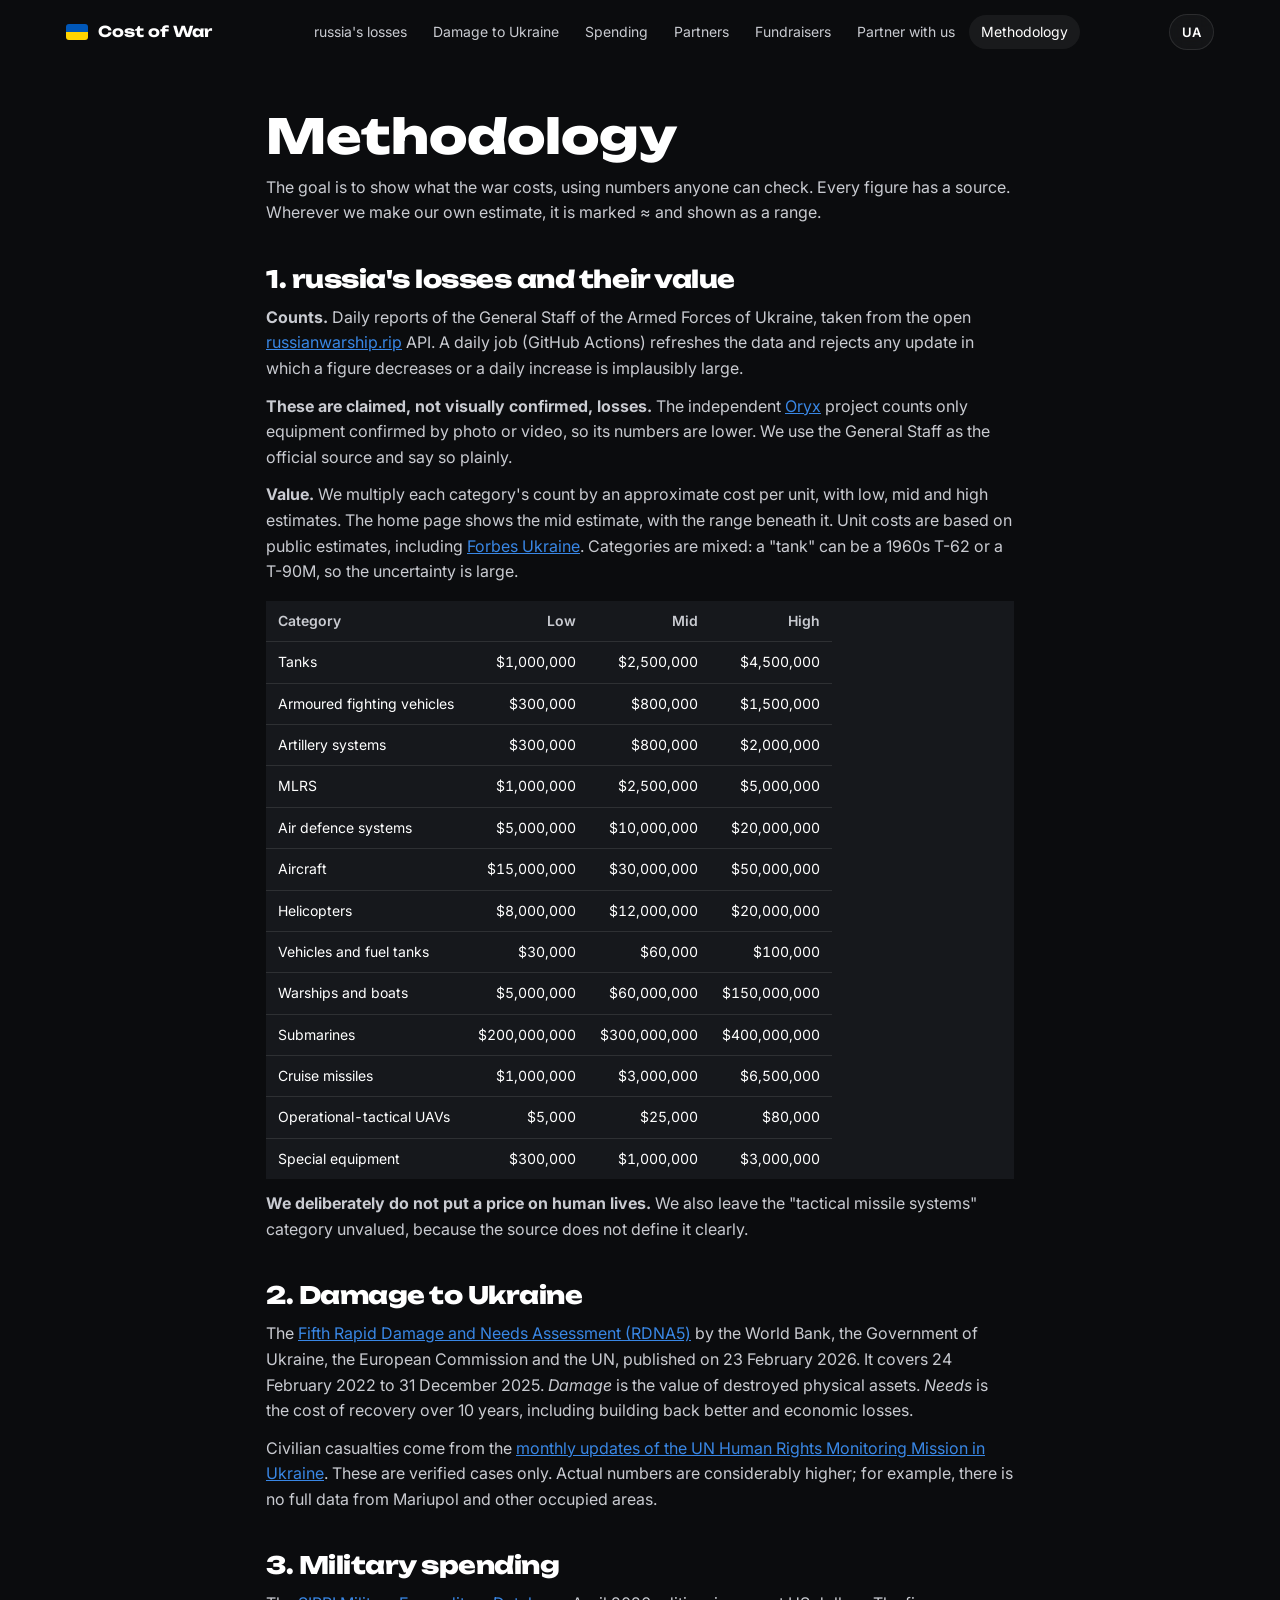
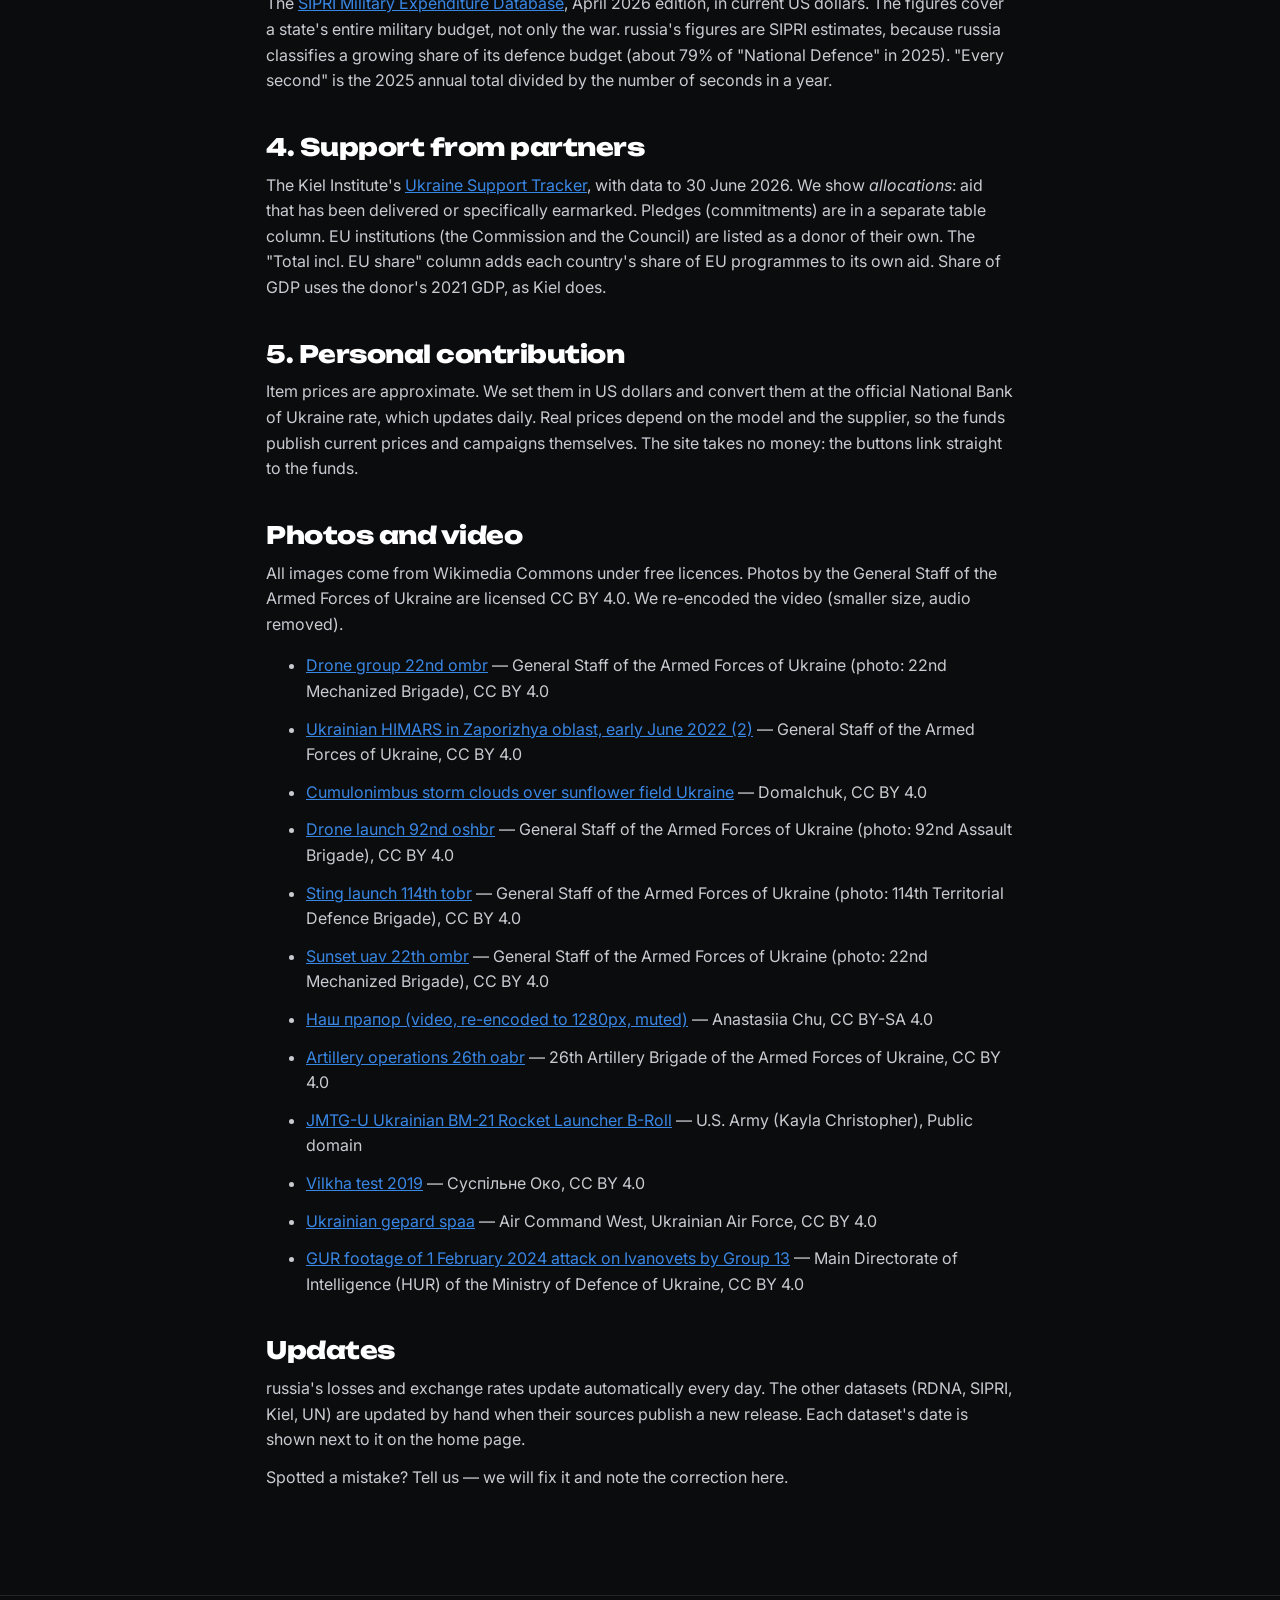
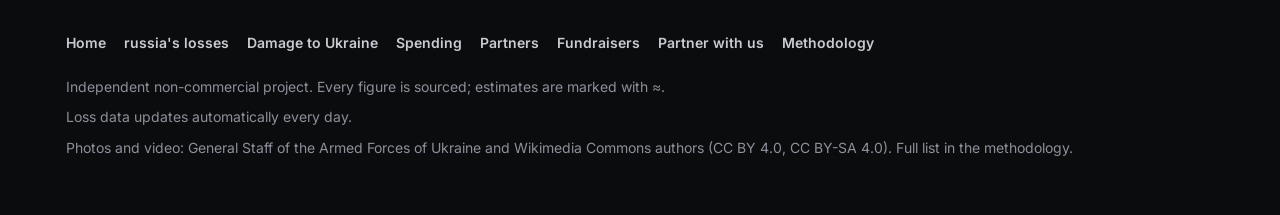
==== methodology.html @ 31b608ed "Cost of War: initial public release Single-page site on russia's war against Ukraine: losses and the" ====
<!doctype html>
<html lang="uk">
<head>
  <meta charset="utf-8">
  <meta name="viewport" content="width=device-width, initial-scale=1">
  <meta name="theme-color" content="#0b0c0e">
  <title>Методологія — Ціна війни</title>
  <meta name="description" content="Звідки беруться цифри на сайті «Ціна війни» і як ми їх рахуємо. / Sources and methodology of Cost of War.">
  <link rel="icon" href="data:image/svg+xml,%3Csvg xmlns='http://www.w3.org/2000/svg' viewBox='0 0 3 2'%3E%3Crect width='3' height='1' fill='%230057b8'/%3E%3Crect y='1' width='3' height='1' fill='%23ffd500'/%3E%3C/svg%3E">
  <link rel="preconnect" href="https://fonts.googleapis.com">
  <link rel="preconnect" href="https://fonts.gstatic.com" crossorigin>
  <link href="https://fonts.googleapis.com/css2?family=Inter:wght@400;600;700;800&family=Unbounded:wght@600;700;800&display=swap" rel="stylesheet">
  <link rel="stylesheet" href="assets/style.css">
  <script>document.documentElement.classList.add("js");</script>
  <style>[data-l]{display:none}html[lang="uk"] [data-l="uk"],html[lang="en"] [data-l="en"]{display:block}</style>
</head>
<body data-page="method">
  <main>

  <article class="prose" data-l="uk">
    <h1>Методологія</h1>
    <p>Мета сайту — показати ціну війни в цифрах, які можна перевірити. Кожне число має джерело. Там, де ми самі щось оцінюємо, стоїть знак ≈ і показано діапазон.</p>

    <h2>1. Втрати росії та їхня вартість</h2>
    <p><strong>Кількість.</strong> Щоденні зведення Генерального штабу ЗСУ, які ми отримуємо через відкрите API <a href="https://russianwarship.rip/">russianwarship.rip</a>. Сайт перевіряє свіжі дані щодня (GitHub Actions) і відкидає оновлення, якщо якийсь показник зменшився або добовий приріст неправдоподібно великий.</p>
    <p><strong>Це заявлені, а не візуально підтверджені втрати.</strong> Незалежний проєкт <a href="https://www.oryxspioenkop.com/">Oryx</a> рахує лише техніку, підтверджену фото чи відео, тому його цифри нижчі. Ми показуємо дані Генштабу як офіційне джерело і прямо про це кажемо.</p>
    <p><strong>Вартість.</strong> Кількість у кожній категорії множимо на орієнтовну вартість однієї одиниці (нижня, середня та верхня оцінки). На головній сторінці — середня оцінка, а діапазон показано під нею. Вартість одиниці ми визначили на основі публічних оцінок, зокрема <a href="https://forbes.ua/inside/skilki-koshtuvala-rosii-znishchena-v-ukraini-tekhnika-za-pivroku-viyni-otsinka-forbes-24082022-7884">Forbes Україна</a>. Категорії неоднорідні: «танк» — це і Т-62 1960-х, і Т-90М, тож похибка велика.</p>
    <table>
      <thead><tr><th>Категорія</th><th>Нижня</th><th>Середня</th><th>Верхня</th></tr></thead>
      <tbody class="cost-rows"></tbody>
    </table>
    <p><strong>Людські втрати ми свідомо не переводимо в гроші.</strong> Категорію «ОТРК/ТРК» теж не оцінюємо: її склад у джерелі неоднозначний.</p>

    <h2>2. Збитки Україні</h2>
    <p><a href="https://www.worldbank.org/en/news/press-release/2026/02/23/updated-ukraine-recovery-and-reconstruction-needs-assessment-released">П'ята швидка оцінка збитків і потреб (RDNA5)</a> від Світового банку, уряду України, Європейської комісії та ООН, опублікована 23 лютого 2026 року. Вона охоплює період з 24 лютого 2022 до 31 грудня 2025 року. <em>Збитки</em> — це вартість зруйнованого майна. <em>Потреби</em> — це кошти на відновлення за 10 років: у них закладено відбудову за кращими стандартами та економічні втрати.</p>
    <p>Цивільні жертви взято зі <a href="https://ukraine.ohchr.org/en/Protection-of-Civilians-in-Armed-Conflict-August-2026">щомісячних звітів Моніторингової місії ООН з прав людини</a>. Це лише верифіковані випадки. Реальні цифри значно вищі: зокрема, повних даних з Маріуполя та інших окупованих територій немає.</p>

    <h2>3. Військові витрати</h2>
    <p><a href="https://www.sipri.org/databases/milex">База даних SIPRI про військові витрати</a>, видання квітня 2026 року, у поточних доларах США. Це всі військові витрати держави, а не лише витрати на війну. Дані по росії SIPRI оцінює сам, бо росія засекречує дедалі більшу частину оборонного бюджету (близько 79% розділу «Національна оборона» у 2025 році). Показник «щосекунди» — це річна сума за 2025 рік, поділена на кількість секунд у році.</p>

    <h2>4. Допомога партнерів</h2>
    <p><a href="https://www.kielinstitut.de/topics/war-against-ukraine/ukraine-support-tracker">Ukraine Support Tracker</a> Кільського інституту світової економіки, дані до 30 червня 2026 року. Ми показуємо <em>розподілену</em> допомогу (allocations): кошти й техніку, які вже доставлено або конкретно призначено. Обіцянки (commitments) винесено в окрему колонку таблиці. Інституції ЄС (Єврокомісія та Рада) показано окремим донором. Колонка «Разом із часткою в ЄС» додає до допомоги країни її частку в програмах ЄС. Частку ВВП рахуємо від ВВП донора за 2021 рік, як і Kiel.</p>

    <h2>5. Особистий внесок</h2>
    <p>Ціни товарів орієнтовні: ми задаємо їх у доларах і перераховуємо за офіційним курсом НБУ, який оновлюється щодня. Реальна вартість залежить від моделі та постачальника, тому актуальні ціни й збори публікують самі фонди. Сайт не приймає гроші: кнопки ведуть напряму на сторінки фондів.</p>

    <h2>Фото та відео</h2>
    <p>Усі зображення взято з Wikimedia Commons під вільними ліцензіями. Фото Генерального штабу ЗСУ поширюються за ліцензією CC BY 4.0. Відео ми перекодували (зменшили розмір і прибрали звук).</p>
    <ul class="credits"></ul>

    <h2>Оновлення</h2>
    <p>Втрати росії та курс валют оновлюються щодня автоматично. Решту наборів даних (RDNA, SIPRI, Kiel, ООН) ми оновлюємо вручну, коли джерело публікує новий випуск. Дата кожного набору вказана біля нього на головній сторінці.</p>
    <p>Знайшли помилку? Напишіть нам — ми виправимо і зазначимо це тут.</p>
  </article>

  <article class="prose" data-l="en">
    <h1>Methodology</h1>
    <p>The goal is to show what the war costs, using numbers anyone can check. Every figure has a source. Wherever we make our own estimate, it is marked ≈ and shown as a range.</p>

    <h2>1. russia's losses and their value</h2>
    <p><strong>Counts.</strong> Daily reports of the General Staff of the Armed Forces of Ukraine, taken from the open <a href="https://russianwarship.rip/">russianwarship.rip</a> API. A daily job (GitHub Actions) refreshes the data and rejects any update in which a figure decreases or a daily increase is implausibly large.</p>
    <p><strong>These are claimed, not visually confirmed, losses.</strong> The independent <a href="https://www.oryxspioenkop.com/">Oryx</a> project counts only equipment confirmed by photo or video, so its numbers are lower. We use the General Staff as the official source and say so plainly.</p>
    <p><strong>Value.</strong> We multiply each category's count by an approximate cost per unit, with low, mid and high estimates. The home page shows the mid estimate, with the range beneath it. Unit costs are based on public estimates, including <a href="https://forbes.ua/inside/skilki-koshtuvala-rosii-znishchena-v-ukraini-tekhnika-za-pivroku-viyni-otsinka-forbes-24082022-7884">Forbes Ukraine</a>. Categories are mixed: a "tank" can be a 1960s T-62 or a T-90M, so the uncertainty is large.</p>
    <table>
      <thead><tr><th>Category</th><th>Low</th><th>Mid</th><th>High</th></tr></thead>
      <tbody class="cost-rows"></tbody>
    </table>
    <p><strong>We deliberately do not put a price on human lives.</strong> We also leave the "tactical missile systems" category unvalued, because the source does not define it clearly.</p>

    <h2>2. Damage to Ukraine</h2>
    <p>The <a href="https://www.worldbank.org/en/news/press-release/2026/02/23/updated-ukraine-recovery-and-reconstruction-needs-assessment-released">Fifth Rapid Damage and Needs Assessment (RDNA5)</a> by the World Bank, the Government of Ukraine, the European Commission and the UN, published on 23 February 2026. It covers 24 February 2022 to 31 December 2025. <em>Damage</em> is the value of destroyed physical assets. <em>Needs</em> is the cost of recovery over 10 years, including building back better and economic losses.</p>
    <p>Civilian casualties come from the <a href="https://ukraine.ohchr.org/en/Protection-of-Civilians-in-Armed-Conflict-August-2026">monthly updates of the UN Human Rights Monitoring Mission in Ukraine</a>. These are verified cases only. Actual numbers are considerably higher; for example, there is no full data from Mariupol and other occupied areas.</p>

    <h2>3. Military spending</h2>
    <p>The <a href="https://www.sipri.org/databases/milex">SIPRI Military Expenditure Database</a>, April 2026 edition, in current US dollars. The figures cover a state's entire military budget, not only the war. russia's figures are SIPRI estimates, because russia classifies a growing share of its defence budget (about 79% of "National Defence" in 2025). "Every second" is the 2025 annual total divided by the number of seconds in a year.</p>

    <h2>4. Support from partners</h2>
    <p>The Kiel Institute's <a href="https://www.kielinstitut.de/topics/war-against-ukraine/ukraine-support-tracker">Ukraine Support Tracker</a>, with data to 30 June 2026. We show <em>allocations</em>: aid that has been delivered or specifically earmarked. Pledges (commitments) are in a separate table column. EU institutions (the Commission and the Council) are listed as a donor of their own. The "Total incl. EU share" column adds each country's share of EU programmes to its own aid. Share of GDP uses the donor's 2021 GDP, as Kiel does.</p>

    <h2>5. Personal contribution</h2>
    <p>Item prices are approximate. We set them in US dollars and convert them at the official National Bank of Ukraine rate, which updates daily. Real prices depend on the model and the supplier, so the funds publish current prices and campaigns themselves. The site takes no money: the buttons link straight to the funds.</p>

    <h2>Photos and video</h2>
    <p>All images come from Wikimedia Commons under free licences. Photos by the General Staff of the Armed Forces of Ukraine are licensed CC BY 4.0. We re-encoded the video (smaller size, audio removed).</p>
    <ul class="credits"></ul>

    <h2>Updates</h2>
    <p>russia's losses and exchange rates update automatically every day. The other datasets (RDNA, SIPRI, Kiel, UN) are updated by hand when their sources publish a new release. Each dataset's date is shown next to it on the home page.</p>
    <p>Spotted a mistake? Tell us — we will fix it and note the correction here.</p>
  </article>
  </main>

  <div class="tip" id="tip" role="tooltip"></div>
  <script src="assets/i18n.js"></script>
  <script src="assets/app.js"></script>
  <script>
    (function () {
      fetch("data/media.json").then(function (r) { return r.json(); }).then(function (m) {
        var esc = function (x) { return String(x).replace(/[&<>"]/g, function (c) { return { "&": "&amp;", "<": "&lt;", ">": "&gt;", '"': "&quot;" }[c]; }); };
        var html = m.items.map(function (i) {
          return '<li><a href="' + esc(i.url) + '" target="_blank" rel="noopener">' + esc(i.title) + "</a> — " + esc(i.author) + ", " + esc(i.license) + "</li>";
        }).join("");
        document.querySelectorAll(".credits").forEach(function (ul) { ul.innerHTML = html; });
      });
      fetch("data/static.json").then(function (r) { return r.json(); }).then(function (s) {
        var items = s.unit_costs.items;
        document.querySelectorAll("article").forEach(function (art) {
          var l = art.getAttribute("data-l"), dict = I18N[l];
          var f = function (v) { return "$" + new Intl.NumberFormat(l === "uk" ? "uk-UA" : "en-US").format(v); };
          art.querySelector(".cost-rows").innerHTML = Object.keys(items).map(function (k) {
            var c = items[k];
            return "<tr><td>" + dict["cat." + k] + "</td><td>" + f(c.low) + "</td><td>" + f(c.mid) + "</td><td>" + f(c.high) + "</td></tr>";
          }).join("");
        });
      });
    })();
  </script>
</body>
</html>
---- assets/style.css ----
/* Cinematic dark theme — the site is intentionally dark-only. */
:root {
  color-scheme: dark;
  --bg: #0b0c0e;
  --bg-2: #111317;
  --surface: rgba(22, 24, 28, .72);
  --surface-solid: #16181c;
  --surface-2: rgba(255, 255, 255, .06);
  --line: rgba(255, 255, 255, .10);
  --text: #ffffff;
  --text-2: #c9cbd1;
  --text-3: #8d9099;
  --accent: #3987e5;
  --blue: #0057b8;
  --gold: #ffd500;
  --ember: #ffb347;
  --ukraine: #3987e5;
  --russia: #e66767;
  --s1: #3987e5;              /* military */
  --s2: #d95926;              /* financial */
  --s3: #199e70;              /* humanitarian */
  --bar: #3987e5;
  --grid: rgba(255, 255, 255, .08);
  --radius: 18px;
  --maxw: 1180px;
  --display: "Unbounded", "Inter", system-ui, sans-serif;
  --ease: cubic-bezier(.2, .7, .2, 1);
}

* { box-sizing: border-box; }
html { scroll-behavior: smooth; scroll-padding-top: 72px; }
body {
  margin: 0; background: var(--bg); color: var(--text);
  font: 16px/1.6 "Inter", system-ui, -apple-system, "Segoe UI", sans-serif;
  -webkit-font-smoothing: antialiased; overflow-x: hidden;
}
a { color: var(--accent); }
h1, h2, h3 { line-height: 1.1; margin: 0; }
h2 { text-wrap: balance; font-family: var(--display); font-size: clamp(30px, 5vw, 60px); font-weight: 800; letter-spacing: -0.02em; line-height: 1.12; overflow-wrap: anywhere; hyphens: auto; }
h3 { font-size: 18px; font-weight: 700; }
p { margin: 0; }
.wrap { max-width: var(--maxw); margin: 0 auto; padding: 0 16px; }
.num { font-variant-numeric: tabular-nums; }
.muted { color: var(--text-3); }
.sr-only { position: absolute; width: 1px; height: 1px; overflow: hidden; clip: rect(0 0 0 0); }

/* ---------- header ---------- */
.top { position: fixed; inset: 0 0 auto; z-index: 30; transition: background .3s, border-color .3s; border-bottom: 1px solid transparent; }
.top.solid { background: rgba(11, 12, 14, .82); backdrop-filter: blur(14px); border-color: var(--line); }
.top .wrap { display: flex; align-items: center; gap: 16px; height: 64px; }
.brand { display: flex; align-items: center; gap: 10px; font-family: var(--display); font-weight: 700; font-size: 15px; color: var(--text); text-decoration: none; white-space: nowrap; }
.flag { width: 22px; height: 16px; border-radius: 3px; background: linear-gradient(var(--blue) 50%, var(--gold) 50%); flex: none; }
.nav { display: flex; gap: 2px; overflow-x: auto; scrollbar-width: none; flex: 1; justify-content: center; }
.nav::-webkit-scrollbar { display: none; }
.nav a { color: var(--text-2); text-decoration: none; font-size: 14px; padding: 6px 12px; border-radius: 999px; white-space: nowrap; transition: background .2s, color .2s; }
.nav a:hover, .nav a.on { background: var(--surface-2); color: var(--text); }
.tools { display: flex; gap: 6px; flex: none; margin-left: auto; }
.btn-ghost {
  border: 1px solid var(--line); background: rgba(255,255,255,.04); color: var(--text); backdrop-filter: blur(8px);
  height: 36px; min-width: 36px; padding: 0 12px; border-radius: 999px; cursor: pointer; font: inherit; font-size: 13px; font-weight: 600;
  transition: background .2s, border-color .2s;
}
.btn-ghost:hover { background: rgba(255,255,255,.1); border-color: rgba(255,255,255,.25); }
.progress { position: absolute; left: 0; bottom: -1px; height: 2px; width: 100%; transform-origin: 0 50%; transform: scaleX(0); background: linear-gradient(90deg, var(--blue), var(--gold)); }
@media (max-width: 900px) { .nav { display: none; } }

/* ---------- hero ---------- */
.hero { position: relative; min-height: 100svh; display: grid; grid-template-columns: minmax(0, 1fr); align-items: end; overflow: hidden; isolation: isolate; }
.hero-bg { position: absolute; inset: -4%; z-index: -3; background: center 35% / cover no-repeat url("media/hero.webp"); animation: kenburns 30s var(--ease) infinite alternate; will-change: transform; }
@media (max-width: 700px) { .hero-bg { background-image: url("media/hero-sm.webp"); background-position: 60% 35%; } }
@keyframes kenburns { from { transform: scale(1.02) translate3d(0, 0, 0); } to { transform: scale(1.14) translate3d(-2%, -1%, 0); } }
.hero canvas { position: absolute; inset: 0; width: 100%; height: 100%; z-index: -2; pointer-events: none; }
.hero::after {
  content: ""; position: absolute; inset: 0; z-index: -1;
  background:
    linear-gradient(180deg, rgba(11,12,14,.55) 0%, rgba(11,12,14,.05) 30%, rgba(11,12,14,.35) 60%, var(--bg) 100%),
    radial-gradient(120% 80% at 50% 100%, rgba(11,12,14,.7), transparent 60%);
}
.hero .wrap { width: 100%; padding-top: 120px; padding-bottom: 72px; }
.eyebrow { display: inline-flex; align-items: center; gap: 8px; font-size: 14px; font-weight: 600; color: var(--text); background: rgba(0,0,0,.35); border: 1px solid rgba(255,255,255,.18); backdrop-filter: blur(8px); padding: 6px 14px; border-radius: 999px; }
.live-dot { width: 8px; height: 8px; border-radius: 50%; background: #ff4d4d; box-shadow: 0 0 0 0 rgba(255,77,77,.7); animation: pulse 1.6s infinite; }
@keyframes pulse { 70% { box-shadow: 0 0 0 10px rgba(255,77,77,0); } 100% { box-shadow: 0 0 0 0 rgba(255,77,77,0); } }
.hero-figure {
  font-family: var(--display); font-weight: 800; letter-spacing: -0.03em; line-height: 1;
  font-size: min(104px, 7vw); margin: 22px 0 14px; white-space: nowrap;
  text-shadow: 0 4px 40px rgba(0,0,0,.5);
}
.hero-figure .cur { color: var(--gold); }
.hero-label { font-size: clamp(18px, 2.4vw, 26px); color: var(--text); max-width: 720px; text-shadow: 0 2px 20px rgba(0,0,0,.6); }
.hero-meta { display: flex; flex-wrap: wrap; gap: 8px 22px; margin-top: 18px; color: var(--text-2); font-size: 14px; }
.hero-meta strong { color: var(--text); font-weight: 700; }
.hero-actions { display: flex; flex-wrap: wrap; gap: 10px; margin-top: 30px; }
.cta {
  display: inline-flex; align-items: center; gap: 10px; font-weight: 700; text-decoration: none; border-radius: 999px; padding: 14px 24px;
  background: var(--gold); color: #111; box-shadow: 0 10px 40px rgba(255,213,0,.25); transition: transform .2s var(--ease), box-shadow .2s, translate .25s var(--ease);
}
.cta:hover { transform: translateY(-2px); box-shadow: 0 14px 50px rgba(255,213,0,.35); }
.cta.alt { background: rgba(255,255,255,.08); color: var(--text); border: 1px solid rgba(255,255,255,.2); box-shadow: none; backdrop-filter: blur(8px); }
.scroll-cue { position: absolute; left: 50%; bottom: 18px; translate: -50% 0; color: var(--text-2); font-size: 12px; letter-spacing: .2em; text-transform: uppercase; display: grid; justify-items: center; gap: 6px; text-decoration: none; }
.scroll-cue i { width: 22px; height: 34px; border: 2px solid rgba(255,255,255,.4); border-radius: 12px; position: relative; }
.scroll-cue i::after { content: ""; position: absolute; left: 50%; top: 6px; width: 3px; height: 7px; margin-left: -1.5px; border-radius: 2px; background: #fff; animation: wheel 1.8s infinite; }
@keyframes wheel { to { transform: translateY(12px); opacity: 0; } }
@media (max-height: 700px), (max-width: 700px) { .scroll-cue { display: none; } }

/* ---------- intro ---------- */
.intro { position: fixed; inset: 0; z-index: 100; background: #050506; display: grid; place-items: center; text-align: center; padding: 24px; transition: opacity .9s var(--ease), visibility .9s; }
.intro.out { opacity: 0; visibility: hidden; }
.intro[hidden] { display: none; }
.intro-inner { display: grid; gap: 14px; justify-items: center; }
.intro-date { font-family: var(--display); font-size: clamp(14px, 2vw, 18px); letter-spacing: .3em; color: var(--text-2); opacity: 0; animation: introIn 1s var(--ease) .2s forwards; }
.intro-line { text-wrap: balance; font-size: clamp(20px, 3.4vw, 34px); font-weight: 600; max-width: 820px; line-height: 1.3; opacity: 0; animation: introIn 1s var(--ease) .9s forwards; }
.intro-day { font-family: var(--display); font-weight: 800; font-size: clamp(34px, 8vw, 96px); letter-spacing: -0.02em; margin-top: 18px; opacity: 0; animation: introIn .8s var(--ease) 1.8s forwards; }
.intro-day .num { color: var(--gold); }
@keyframes introIn { from { opacity: 0; transform: translateY(14px); filter: blur(6px); } to { opacity: 1; transform: none; filter: none; } }
.intro-skip { position: absolute; right: 20px; bottom: 20px; background: none; border: 1px solid rgba(255,255,255,.2); color: var(--text-2); font: inherit; font-size: 13px; padding: 8px 14px; border-radius: 999px; cursor: pointer; }
.intro-skip:hover { color: #fff; border-color: rgba(255,255,255,.5); }

/* hero entrance (after intro or on load) */
.js .hero .wrap > * { opacity: 0; transform: translateY(24px); transition: opacity 1s var(--ease), transform 1s var(--ease); }
.js .hero.on .wrap > * { opacity: 1; transform: none; }
.hero.on .wrap > :nth-child(2) { transition-delay: .1s; } .hero.on .wrap > :nth-child(3) { transition-delay: .25s; }
.hero.on .wrap > :nth-child(4) { transition-delay: .35s; } .hero.on .wrap > :nth-child(5) { transition-delay: .45s; }
.hero.on .wrap > :nth-child(6) { transition-delay: .6s; }

/* odometer */
.od { display: inline-block; height: 1.04em; overflow: hidden; vertical-align: top; }
.od-strip { display: block; transition: transform .25s cubic-bezier(.3, .7, .2, 1); will-change: transform; }
.od-strip span { display: block; height: 1.04em; line-height: 1.04em; }
.od-sep { display: inline-block; height: 1.04em; line-height: 1.04em; vertical-align: top; }
.hero-figure { line-height: 1.04; }

/* ---------- news line ---------- */
.newsline { display: flex; align-items: stretch; border-top: 1px solid var(--line); border-bottom: 1px solid var(--line); background: #0e0f12; overflow: hidden; }
.newsline-tag { flex: none; display: flex; align-items: center; gap: 8px; padding: 12px 16px; background: #1a0f10; color: #ff8f8f; font-family: var(--display); font-size: 12px; font-weight: 700; letter-spacing: .15em; text-transform: uppercase; border-right: 1px solid var(--line); }
.newsline-track { flex: 1; min-width: 0; overflow: hidden; display: flex; align-items: center; -webkit-mask-image: linear-gradient(90deg, transparent, #000 4%, #000 96%, transparent); mask-image: linear-gradient(90deg, transparent, #000 4%, #000 96%, transparent); }
.newsline-run { display: flex; width: max-content; animation: marquee 60s linear infinite; }
.newsline:hover .newsline-run { animation-play-state: paused; }
.newsline-run span { white-space: nowrap; padding: 0 22px; color: var(--text-2); font-size: 15px; }
.newsline-run b { color: #fff; font-weight: 800; font-variant-numeric: tabular-nums; }
.newsline-run span::after { content: "◆"; margin-left: 44px; color: var(--gold); font-size: 9px; vertical-align: middle; }
@keyframes marquee { to { transform: translateX(-50%); } }

/* ---------- key numbers strip ---------- */
.keynums { display: grid; grid-template-columns: repeat(4, 1fr); gap: 1px; background: var(--line); border: 1px solid var(--line); border-radius: var(--radius); overflow: hidden; margin: 8px 0 0; }
.keynums a { background: var(--bg-2); padding: 24px 22px; text-decoration: none; color: var(--text); transition: background .25s; }
.keynums a:hover { background: #171a1f; }
.keynums .v { font-family: var(--display); font-size: clamp(17px, 5vw, 30px); font-weight: 800; letter-spacing: -0.02em; white-space: nowrap; }
.keynums .l { color: var(--text-3); font-size: 14px; margin-top: 6px; }
@media (max-width: 860px) { .keynums { grid-template-columns: repeat(2, 1fr); } .keynums a { padding: 18px 16px; } }

/* ---------- chapter covers ---------- */
.chapter { position: relative; min-height: 78vh; display: grid; align-items: end; overflow: hidden; isolation: isolate; margin-top: 96px; }
.chapter .media { position: absolute; inset: -12% 0; z-index: -2; background: center / cover no-repeat; will-change: transform; }
.chapter::after { content: ""; position: absolute; inset: 0; z-index: -1; background: linear-gradient(180deg, var(--bg) 0%, rgba(11,12,14,.2) 30%, rgba(11,12,14,.35) 65%, var(--bg) 100%); }
.chapter .wrap { width: 100%; padding-bottom: 40px; }
.chapter .no { font-family: var(--display); font-size: 14px; font-weight: 600; letter-spacing: .25em; color: var(--gold); text-transform: uppercase; }
.chapter h2 { margin-top: 10px; text-shadow: 0 4px 40px rgba(0,0,0,.6); max-width: 900px; }
.chapter .lead { color: var(--text); text-shadow: 0 2px 20px rgba(0,0,0,.7); margin-top: 20px; }
.credit { position: absolute; right: 12px; bottom: 10px; font-size: 11px; color: rgba(255,255,255,.55); z-index: 1; }
.credit a { color: inherit; }
@media (max-width: 700px) { .chapter { min-height: 64vh; margin-top: 56px; } }

/* chapter entrance: photo un-zooms and un-clips, giant outlined number, words rise */
.chapter .media { scale: 1.22; clip-path: inset(8% 4% round 28px); transition: scale 1.8s var(--ease), clip-path 1.4s var(--ease); }
.chapter.in .media { scale: 1; clip-path: inset(0 0 round 0); }
.chapter .wrap { position: relative; }
.chapter .wrap::before {
  content: attr(data-no); position: absolute; right: 8px; bottom: -.08em; z-index: -1; pointer-events: none;
  font-family: var(--display); font-weight: 800; font-size: clamp(120px, 26vw, 360px); line-height: .8; letter-spacing: -0.04em;
  color: rgba(255,255,255,.03); -webkit-text-stroke: 2px rgba(255,255,255,.4); text-shadow: 0 0 60px rgba(0,0,0,.35);
  opacity: 0; transform: translateY(40px); transition: opacity 1.4s var(--ease) .3s, transform 1.4s var(--ease) .3s;
}
.chapter .wrap.in::before { opacity: 1; transform: none; }
.js h2.words .w { display: inline-block; opacity: 0; transform: translateY(.5em) rotate(2deg); filter: blur(8px);
  transition: opacity .8s var(--ease), transform .8s var(--ease), filter .8s var(--ease); transition-delay: calc(var(--i) * 70ms + .15s); }
.js .in h2.words .w, .js h2.words.in .w { opacity: 1; transform: none; filter: none; }

/* hero scroll-out (driven by --hs 0..1 from JS) */
.hero { --hs: 0; }
.hero .wrap { transform: translate3d(0, calc(var(--hs) * 140px), 0); opacity: calc(1 - var(--hs) * 1.25); }
.hero canvas { opacity: calc(1 - var(--hs)); }

/* cursor spotlight on cards (pointer devices only) */
@media (hover: hover) {
  .card { position: relative; }
  .card::after {
    content: ""; position: absolute; inset: 0; border-radius: inherit; pointer-events: none; opacity: 0; transition: opacity .3s;
    background: radial-gradient(420px circle at var(--mx, 50%) var(--my, 50%), rgba(255,255,255,.07), transparent 45%);
  }
  .card:hover::after { opacity: 1; }
  .card:hover { border-color: rgba(255,255,255,.18); }
}

/* ---------- content ---------- */
section.block { padding: 24px 0 40px; }
.lead { color: var(--text-2); font-size: clamp(17px, 1.6vw, 20px); max-width: 780px; margin-top: 16px; text-wrap: pretty; }
.source { color: var(--text-3); font-size: 13px; margin-top: 22px; }
.card { background: var(--surface); border: 1px solid var(--line); border-radius: var(--radius); padding: 22px; backdrop-filter: blur(12px); }
@media (max-width: 560px) { .card { padding: 16px; } }
.chart-card { margin-top: 20px; }
.chart-head { display: flex; flex-wrap: wrap; justify-content: space-between; align-items: flex-end; gap: 12px; margin-bottom: 18px; }
.chart-sub { color: var(--text-3); font-size: 14px; margin-top: 4px; }
.h-display { font-family: var(--display); font-weight: 700; font-size: clamp(20px, 2.4vw, 28px); letter-spacing: -0.01em; }

.stats { display: grid; grid-template-columns: repeat(auto-fit, minmax(230px, 1fr)); gap: 12px; margin-top: 28px; }
.stats.four { grid-template-columns: repeat(4, minmax(0, 1fr)); }
@media (max-width: 1000px) { .stats.four { grid-template-columns: repeat(2, minmax(0, 1fr)); } }
@media (max-width: 480px) { .stats.four { grid-template-columns: minmax(0, 1fr); } }
.stat .v { font-family: var(--display); font-size: clamp(22px, 2.2vw, 32px); font-weight: 800; letter-spacing: -0.02em; white-space: nowrap; }
.stat .l { color: var(--text-2); font-size: 15px; margin-top: 6px; }

/* aid globe */
.globe-wrap { display: grid; grid-template-columns: minmax(0, 1.15fr) minmax(0, .85fr); gap: 32px; align-items: center; margin-top: 12px; }
@media (max-width: 860px) { .globe-wrap { grid-template-columns: minmax(0, 1fr); gap: 8px; } }
.globe-box { position: relative; max-width: 620px; width: 100%; margin: 0 auto; }
.globe { display: block; width: 100%; cursor: grab; touch-action: pan-y; }
.globe-hint { text-align: center; color: var(--text-3); font-size: 13px; margin-top: -8px; }
.globe-side .lead { margin-top: 12px; }
.globe-list { list-style: none; padding: 0; margin: 20px 0 0; display: grid; gap: 4px; counter-reset: g; }
.globe-list button {
  width: 100%; display: grid; grid-template-columns: 28px 1fr auto; gap: 10px; align-items: center; text-align: left;
  font: inherit; color: var(--text-2); background: transparent; border: 0; border-radius: 10px; padding: 8px 10px; cursor: pointer; transition: background .2s, color .2s;
}
.globe-list button:hover, .globe-list button:focus-visible { background: var(--surface-2); color: var(--text); }
.globe-list .rk { font-family: var(--display); font-size: 13px; color: var(--gold); }
.globe-list .am { font-weight: 700; color: var(--text); font-variant-numeric: tabular-nums; }

/* time machine */
.tm { margin-top: 28px; }
.tm-top { display: flex; flex-wrap: wrap; align-items: center; justify-content: space-between; gap: 12px; }
.tm-day { font-family: var(--display); font-size: clamp(18px, 2.2vw, 26px); font-weight: 700; }
.tm-date { color: var(--text-3); font-size: 15px; margin-top: 2px; }
.tm-cost { font-family: var(--display); font-size: clamp(30px, 6vw, 72px); font-weight: 800; letter-spacing: -0.03em; margin: 12px 0 2px; white-space: nowrap; }
.tm-grid { display: grid; grid-template-columns: repeat(6, 1fr); gap: 10px; margin-top: 18px; }
.tm-grid > div { background: var(--surface-2); border-radius: 12px; padding: 12px; }
.tm-grid .v { font-size: 22px; font-weight: 800; font-variant-numeric: tabular-nums; }
.tm-grid .l { font-size: 12px; color: var(--text-3); }
@media (max-width: 900px) { .tm-grid { grid-template-columns: repeat(3, 1fr); } }
@media (max-width: 480px) { .tm-grid { grid-template-columns: repeat(2, 1fr); } .tm-grid .v { font-size: 18px; } .tm-top > div:last-child { text-align: left !important; } }
@media (max-width: 700px) { .hero::after { background: linear-gradient(180deg, rgba(11,12,14,.5) 0%, rgba(11,12,14,.15) 22%, rgba(11,12,14,.72) 45%, rgba(11,12,14,.88) 70%, var(--bg) 100%); } }
.tm-chart { margin-top: 18px; }
.tm-chart svg { display: block; width: 100%; height: auto; overflow: visible; }
.tm-chart text { fill: var(--text-3); font-size: 12px; font-family: inherit; }
.tm-controls { display: flex; align-items: center; gap: 12px; margin-top: 12px; }
.play { width: 44px; height: 44px; border-radius: 50%; border: 0; background: var(--gold); color: #111; font-size: 16px; cursor: pointer; flex: none; display: grid; place-items: center; }
input[type=range] { -webkit-appearance: none; appearance: none; flex: 1; min-width: 0; height: 44px; background: transparent; cursor: pointer; }
input[type=range]::-webkit-slider-runnable-track { height: 6px; border-radius: 3px; background: linear-gradient(90deg, var(--russia) var(--p, 100%), rgba(255,255,255,.12) var(--p, 100%)); }
input[type=range]::-moz-range-track { height: 6px; border-radius: 3px; background: rgba(255,255,255,.12); }
input[type=range]::-moz-range-progress { height: 6px; border-radius: 3px; background: var(--russia); }
input[type=range]::-webkit-slider-thumb { -webkit-appearance: none; width: 22px; height: 22px; border-radius: 50%; background: #fff; margin-top: -8px; box-shadow: 0 0 0 4px rgba(230,103,103,.35); }
input[type=range]::-moz-range-thumb { width: 22px; height: 22px; border: 0; border-radius: 50%; background: #fff; box-shadow: 0 0 0 4px rgba(230,103,103,.35); }

/* equipment wall */
.chips { display: flex; flex-wrap: wrap; gap: 6px; }
.chips button { font: inherit; font-size: 13px; font-weight: 600; color: var(--text-2); background: var(--surface-2); border: 1px solid transparent; border-radius: 999px; padding: 6px 14px; cursor: pointer; transition: all .2s; }
.chips button:hover { color: var(--text); }
.chips button[aria-pressed="true"] { background: #fff; color: #111; }
.wall-canvas { display: block; width: 100%; margin-top: 16px; }
.wall-foot { display: flex; flex-wrap: wrap; justify-content: space-between; gap: 8px; margin-top: 12px; color: var(--text-3); font-size: 14px; }
.wall-foot strong { color: var(--text); font-size: 18px; }

/* loss tiles */
.losses { display: grid; grid-template-columns: repeat(auto-fill, minmax(min(160px, 45%), 1fr)); gap: 10px; margin-top: 20px; }
.loss { padding: 16px; }
.loss { display: flex; flex-direction: column; }
.loss .name { font-size: 13px; line-height: 1.3; color: var(--text-2); min-height: 2.6em; }
.loss .count { font-size: 26px; font-weight: 800; letter-spacing: -0.02em; margin-top: 4px; font-variant-numeric: tabular-nums; }
.loss .meta { margin-top: auto; padding-top: 8px; display: grid; gap: 2px; font-size: 12px; color: var(--text-3); }
.loss .row { display: flex; flex-wrap: wrap; gap: 2px 8px; font-size: 12px; margin-top: 6px; color: var(--text-3); }
.loss .inc { color: var(--text); font-weight: 600; }
.loss.personnel { grid-column: 1 / -1; display: grid; grid-template-columns: auto 1fr; gap: 6px 24px; align-items: center; }
.loss.personnel .count { font-family: var(--display); font-size: clamp(32px, 5vw, 52px); margin: 0; }
.loss.personnel .note { color: var(--text-2); font-size: 14px; }
@media (max-width: 560px) { .loss.personnel { grid-template-columns: 1fr; } }

/* bars */
.hbars { display: grid; gap: 9px; }
.hbar { display: grid; grid-template-columns: minmax(110px, 260px) 1fr; gap: 12px; align-items: center; font-size: 14px; }
.hbar .lab { color: var(--text-2); overflow: hidden; text-overflow: ellipsis; white-space: nowrap; }
.hbar .track { display: flex; align-items: center; gap: 8px; min-width: 0; height: 26px; }
.hbar .fill { display: flex; flex: none; height: 18px; min-width: 2px; gap: 2px; transform-origin: 0 50%; transition: transform 1.1s var(--ease); }
.hbars:not(.in) .fill { transform: scaleX(0); }
.hbar .seg { height: 100%; }
.hbar .seg:last-child { border-radius: 0 4px 4px 0; }
.hbar .val { color: var(--text); font-weight: 600; white-space: nowrap; font-variant-numeric: tabular-nums; }
.hbar:hover .lab { color: var(--text); }
@media (max-width: 560px) { .hbar { grid-template-columns: 1fr; gap: 2px; } }

/* column chart */
.colchart { width: 100%; height: auto; display: block; overflow: visible; }
.colchart text { fill: var(--text-3); font-size: 12px; font-family: inherit; }
.colchart .lbl { fill: var(--text); font-weight: 600; }
.colchart .gridline { stroke: var(--grid); stroke-width: 1; }
.colchart .hit { fill: transparent; }
.colchart .col { transform-box: fill-box; transform-origin: 50% 100%; transition: transform 1s var(--ease); }
#sp-chart:not(.in) .col { transform: scaleY(0); }

.legend { display: flex; flex-wrap: wrap; gap: 6px 16px; font-size: 14px; color: var(--text-2); }
.legend span { display: inline-flex; align-items: center; gap: 6px; }
.legend i { width: 10px; height: 10px; border-radius: 3px; display: inline-block; }
.seg-ctl { display: inline-flex; background: var(--surface-2); border-radius: 999px; padding: 3px; gap: 2px; }
.seg-ctl button { border: 0; background: transparent; color: var(--text-2); font: inherit; font-size: 13px; font-weight: 600; padding: 6px 14px; border-radius: 999px; cursor: pointer; }
.seg-ctl button[aria-pressed="true"] { background: #fff; color: #111; }

.split { display: grid; grid-template-columns: 1fr 1fr; gap: 12px; margin-top: 20px; }
@media (max-width: 860px) { .split { grid-template-columns: minmax(0, 1fr); } }
.split > *, .calc > * { min-width: 0; }
.civ { border-left: 3px solid rgba(255,255,255,.35); }
.civ .nums { display: flex; flex-wrap: wrap; gap: 12px 40px; margin: 14px 0; }
.civ .nums .v { font-family: var(--display); font-size: 36px; font-weight: 800; }
.civ .nums .l { color: var(--text-2); font-size: 14px; }
.civ p { color: var(--text-2); font-size: 14px; }
.candle { display: inline-block; width: 8px; height: 8px; border-radius: 50%; background: var(--ember); box-shadow: 0 0 12px 4px rgba(255,179,71,.5); margin-right: 10px; animation: flicker 3s infinite; vertical-align: middle; }
@keyframes flicker { 0%, 100% { opacity: 1; } 45% { opacity: .75; } 50% { opacity: .9; } 70% { opacity: .7; } }

/* live spend ticker */
.ticker { display: flex; flex-wrap: wrap; align-items: baseline; gap: 6px 16px; margin-top: 20px; padding: 18px 22px; border-radius: var(--radius); background: linear-gradient(90deg, rgba(230,103,103,.16), rgba(230,103,103,.04)); border: 1px solid rgba(230,103,103,.3); }
.ticker .v { font-family: var(--display); font-size: clamp(26px, 4vw, 44px); font-weight: 800; color: #fff; }
.ticker .l { color: var(--text-2); }

/* table */
details.tbl { margin-top: 16px; }
details.tbl summary { cursor: pointer; font-weight: 600; color: var(--accent); padding: 8px 0; }
.tbl-scroll { overflow-x: auto; margin-top: 8px; border: 1px solid var(--line); border-radius: 12px; }
table { border-collapse: collapse; width: 100%; font-size: 14px; background: var(--surface-solid); }
th, td { padding: 9px 12px; text-align: right; white-space: nowrap; border-bottom: 1px solid var(--line); font-variant-numeric: tabular-nums; }
th:first-child, td:first-child { text-align: left; position: sticky; left: 0; background: var(--surface-solid); }
th { color: var(--text-2); font-weight: 600; cursor: pointer; user-select: none; }
th[aria-sort] { color: var(--text); }
tr:last-child td { border-bottom: 0; }

/* contribution over video */
.contrib { position: relative; isolation: isolate; overflow: hidden; margin-top: 96px; padding: 120px 0 80px; }
.contrib .media { position: absolute; inset: 0; z-index: -2; }
.contrib video { width: 100%; height: 100%; object-fit: cover; display: block; }
.contrib::after { content: ""; position: absolute; inset: 0; z-index: -1; background: linear-gradient(180deg, var(--bg) 0%, rgba(11,12,14,.45) 25%, rgba(11,12,14,.55) 75%, var(--bg) 100%); }
.contrib .no { font-family: var(--display); font-size: 14px; font-weight: 600; letter-spacing: .25em; color: var(--gold); text-transform: uppercase; }
.contrib h2 { margin-top: 10px; }
.contrib h2, .contrib .lead { text-shadow: 0 2px 30px rgba(0,0,0,.7); }
.contrib .lead { color: var(--text); }
.calc { display: grid; grid-template-columns: minmax(260px, 1fr) 1.4fr; gap: 12px; margin-top: 28px; }
@media (max-width: 860px) { .calc { grid-template-columns: minmax(0, 1fr); } }
.calc .card { background: rgba(14, 16, 20, .8); }
.field { display: grid; gap: 6px; margin-bottom: 14px; }
.field label { font-size: 14px; color: var(--text-2); font-weight: 600; }
.input-row { display: flex; gap: 8px; }
.input-row input, .input-row select {
  font: inherit; font-size: 26px; font-weight: 800; color: var(--text); background: rgba(255,255,255,.06);
  border: 1px solid var(--line); border-radius: 14px; padding: 10px 14px; min-width: 0;
}
.input-row input { flex: 1; width: 100%; font-family: var(--display); }
.input-row input:focus { outline: 2px solid var(--gold); outline-offset: 1px; }
.input-row select { font-size: 16px; }
.input-row select option { background: #16181c; }
.presets { display: flex; flex-wrap: wrap; gap: 6px; }
.presets button { font: inherit; font-size: 13px; font-weight: 600; border: 1px solid var(--line); background: rgba(255,255,255,.05); color: var(--text); border-radius: 999px; padding: 5px 13px; cursor: pointer; }
.presets button:hover { background: rgba(255,255,255,.12); }
.buys { list-style: none; padding: 0; margin: 12px 0 0; display: grid; gap: 8px; }
.buys li { display: flex; justify-content: space-between; align-items: center; gap: 12px; line-height: 1.3; padding: 11px 14px; background: rgba(255,255,255,.05); border-radius: 12px; transition: opacity .3s, background .3s; }
.buys li .q { font-family: var(--display); font-weight: 800; font-variant-numeric: tabular-nums; white-space: nowrap; }
.buys li.hit { background: rgba(255,213,0,.12); }
.buys li.off { opacity: .4; }
.buys li.pop .q { animation: pop .4s var(--ease); }
@keyframes pop { 40% { transform: scale(1.35); color: var(--gold); } }
.funds { display: flex; flex-wrap: wrap; gap: 8px; margin-top: 14px; }
.funds a { text-decoration: none; font-weight: 700; border: 1px solid var(--line); padding: 10px 16px; border-radius: 999px; color: var(--text); background: rgba(255,255,255,.05); }
.funds a:hover { border-color: var(--gold); }
.funds a.primary { background: var(--gold); color: #111; border-color: var(--gold); }
.share-row { display: flex; flex-wrap: wrap; gap: 8px; margin-top: 18px; }
.buys .price { display: block; font-size: 13px; margin-top: 2px; }
@media (max-width: 560px) { .share-row > * { flex: 1 1 100%; justify-content: center; } .share-row .btn-ghost { height: 44px; } }
.share-preview { margin-top: 14px; display: none; }
.share-preview.on { display: block; }
.share-preview img { width: 100%; max-width: 300px; border-radius: 14px; border: 1px solid var(--line); display: block; }

/* tooltip */
.tip { position: fixed; z-index: 50; pointer-events: none; max-width: 280px; background: #fff; color: #111; font-size: 13px; line-height: 1.45; padding: 8px 11px; border-radius: 10px; opacity: 0; transition: opacity .12s; box-shadow: 0 10px 30px rgba(0,0,0,.4); }
.tip.on { opacity: 1; }

/* reveal on scroll (only when JS marks the page ready, so no-JS still shows content) */
.js .reveal { opacity: 0; transform: translateY(28px); transition: opacity .9s var(--ease), transform .9s var(--ease); }
.js .reveal.in { opacity: 1; transform: none; }

footer { border-top: 1px solid var(--line); padding: 36px 0 56px; color: var(--text-3); font-size: 14px; margin-top: 40px; }
footer .wrap { display: grid; gap: 8px; }


/* =====================================================================
   Multi-page layout
   ===================================================================== */

/* cross-page transitions (Chrome/Edge/Safari 18+); others just load normally */
@view-transition { navigation: auto; }
::view-transition-old(root) { animation: vtOut .45s var(--ease) both; }
::view-transition-new(root) { animation: vtIn .6s var(--ease) both; }
@keyframes vtOut { to { opacity: 0; transform: scale(.985); filter: blur(6px); } }
@keyframes vtIn { from { opacity: 0; transform: scale(1.015); filter: blur(6px); } }

/* mobile menu */
.menu-btn { display: none; width: 40px; padding: 0; position: relative; }
.burger, .burger::before, .burger::after { position: absolute; left: 50%; width: 16px; height: 2px; margin-left: -8px; border-radius: 2px; background: currentColor; transition: transform .35s var(--ease), opacity .2s; }
.burger { top: 50%; margin-top: -1px; }
.burger::before, .burger::after { content: ""; left: 0; margin: 0; }
.burger::before { top: -5px; } .burger::after { top: 5px; }
.menu-open .burger { background: transparent; }
.menu-open .burger::before { transform: translateY(5px) rotate(45deg); }
.menu-open .burger::after { transform: translateY(-5px) rotate(-45deg); }
@media (max-width: 900px) { .menu-btn { display: inline-block; } }
.mnav { position: fixed; inset: 0; z-index: 29; display: grid; align-content: center; gap: 4px; padding: 90px 24px 40px;
  background: rgba(8, 9, 11, .96); backdrop-filter: blur(16px); opacity: 0; transition: opacity .35s var(--ease); }
.mnav.on { opacity: 1; }
.mnav[hidden] { display: none; }
.mnav a { display: flex; align-items: baseline; gap: 16px; padding: 10px 0; color: var(--text); text-decoration: none; border-bottom: 1px solid var(--line);
  font-family: var(--display); font-weight: 700; font-size: clamp(22px, 6vw, 34px); opacity: 0; transform: translateY(18px);
  transition: opacity .5s var(--ease), transform .5s var(--ease), color .2s; }
.mnav.on a { opacity: 1; transform: none; }
.mnav a:nth-child(2) { transition-delay: .04s; } .mnav a:nth-child(3) { transition-delay: .08s; } .mnav a:nth-child(4) { transition-delay: .12s; }
.mnav a:nth-child(5) { transition-delay: .16s; } .mnav a:nth-child(6) { transition-delay: .2s; } .mnav a:nth-child(7) { transition-delay: .24s; }
.mnav a i { font-style: normal; font-size: 13px; color: var(--gold); letter-spacing: .1em; min-width: 26px; }
.mnav a.on { color: var(--gold); }
.menu-open { overflow: hidden; }

/* footer nav */
.foot-nav { display: flex; flex-wrap: wrap; gap: 6px 18px; margin-bottom: 14px; }
.foot-nav a { color: var(--text-2); text-decoration: none; font-weight: 600; }
.foot-nav a:hover { color: var(--gold); }

/* inner-page covers sit right under the header */
.chapter.page-cover { margin-top: 0; min-height: 88vh; min-height: 88svh; }
.chapter.page-cover .wrap { padding-bottom: 56px; }
.contrib.page-contrib { margin-top: 0; padding-top: 140px; min-height: 100svh; }

/* ---------- home: photo teasers that lead to each page ---------- */
.teaser { position: relative; display: grid; align-items: end; min-height: 86vh; min-height: 86svh; overflow: hidden; isolation: isolate;
  color: var(--text); text-decoration: none; margin-top: 12px; }
.teaser + .teaser { margin-top: 0; }
.teaser-media { position: absolute; inset: -40px; z-index: -2; background: center / cover no-repeat; scale: 1.12;
  transition: scale 1.8s var(--ease), translate .6s var(--ease), filter .6s var(--ease); filter: saturate(.85) brightness(.8); }
.teaser.in .teaser-media { scale: 1.04; }
.teaser:hover .teaser-media { scale: 1.08; filter: saturate(1.05) brightness(.95); }
.teaser::after { content: ""; position: absolute; inset: 0; z-index: -1;
  background: radial-gradient(520px circle at var(--mx, 70%) var(--my, 40%), rgba(255, 213, 0, .12), transparent 60%),
              linear-gradient(180deg, var(--bg) 0%, rgba(11,12,14,.15) 28%, rgba(11,12,14,.45) 62%, var(--bg) 100%); }
.teaser-body { width: 100%; padding-top: 120px; padding-bottom: 64px; position: relative; }
.teaser-body::before { content: attr(data-no); position: absolute; right: 8px; bottom: -.1em; z-index: -1; pointer-events: none;
  font-family: var(--display); font-weight: 800; font-size: clamp(120px, 26vw, 360px); line-height: .8; letter-spacing: -0.04em;
  color: rgba(255,255,255,.03); -webkit-text-stroke: 2px rgba(255,255,255,.35); opacity: 0; transform: translateY(40px);
  transition: opacity 1.4s var(--ease) .3s, transform 1.4s var(--ease) .3s; }
.teaser-body.in::before { opacity: 1; transform: none; }
.teaser .no { font-family: var(--display); font-size: 14px; font-weight: 600; letter-spacing: .25em; color: var(--gold); text-transform: uppercase; }
.teaser h2 { margin-top: 10px; max-width: 900px; text-shadow: 0 4px 40px rgba(0,0,0,.6); }
.teaser-stat { font-family: var(--display); font-weight: 800; font-size: clamp(44px, 9vw, 120px); letter-spacing: -0.03em; line-height: 1; margin-top: 18px;
  color: var(--gold); text-shadow: 0 6px 50px rgba(0,0,0,.5); white-space: nowrap; }
.teaser-stat:empty { display: none; }
.teaser-hook { font-size: clamp(17px, 1.8vw, 22px); max-width: 640px; margin-top: 12px; color: var(--text); text-shadow: 0 2px 20px rgba(0,0,0,.7); text-wrap: pretty; }
.teaser-cta { display: inline-flex; align-items: center; gap: 10px; margin-top: 26px; font-weight: 700; padding: 12px 22px; border-radius: 999px;
  background: rgba(255,255,255,.1); border: 1px solid rgba(255,255,255,.25); backdrop-filter: blur(8px); transition: background .3s, color .3s, border-color .3s, gap .3s; }
.teaser-cta i { font-style: normal; transition: transform .3s var(--ease); }
.teaser:hover .teaser-cta, .teaser:focus-visible .teaser-cta { background: var(--gold); color: #111; border-color: var(--gold); gap: 16px; }
.teaser:hover .teaser-cta i { transform: translateX(4px); }
.teaser.next { min-height: 70vh; min-height: 70svh; margin-top: 64px; }
@media (max-width: 700px) { .teaser { min-height: 78svh; } .teaser.next { min-height: 64svh; } }
.contrib .funds { margin-top: 20px; }

/* ---------- inner-page intro (~5 s) ---------- */
.pintro { position: fixed; inset: 0; z-index: 100; display: grid; align-items: center; overflow: hidden; background: #050506; cursor: pointer;
  transition: opacity .9s var(--ease), visibility .9s; }
.pintro.out { opacity: 0; visibility: hidden; }
.pintro-bg { position: absolute; inset: -6%; background: center / cover no-repeat; opacity: 0; transform: scale(1.25); filter: blur(14px) brightness(.55);
  transition: opacity 1.6s var(--ease), transform 6s cubic-bezier(.15,.6,.2,1), filter 2s var(--ease); }
.pintro.on .pintro-bg { opacity: 1; transform: scale(1.05); filter: blur(0) brightness(.45); }
.pintro::after { content: ""; position: absolute; inset: 0; background: radial-gradient(90% 70% at 30% 60%, transparent, rgba(5,5,6,.85)); pointer-events: none; }
.pintro.out .pintro-inner { transform: translateY(-30px); }
.pintro-inner { position: relative; z-index: 1; width: 100%; max-width: var(--maxw); margin: 0 auto; padding: 0 16px; transition: transform .9s var(--ease); }
.pintro-no { font-family: var(--display); font-size: 14px; font-weight: 600; letter-spacing: .3em; color: var(--gold); text-transform: uppercase;
  opacity: 0; transform: translateY(12px); transition: all .8s var(--ease) .35s; }
.pintro-title { font-family: var(--display); font-weight: 800; font-size: clamp(36px, 7.5vw, 104px); line-height: 1.05; letter-spacing: -0.03em; margin: 14px 0 0; max-width: 1000px; text-wrap: balance; }
.pintro-title span { display: inline-block; opacity: 0; transform: translateY(.6em); filter: blur(10px); transition: all 1s var(--ease); transition-delay: calc(.55s + var(--i) * .1s); }
.pintro-desc { max-width: 620px; margin-top: 22px; font-size: clamp(17px, 2vw, 22px); line-height: 1.55; color: var(--text-2);
  opacity: 0; transform: translateY(14px); transition: all 1s var(--ease) 1.3s; text-wrap: pretty; }
.pintro.on .pintro-no, .pintro.on .pintro-desc { opacity: 1; transform: none; }
.pintro.on .pintro-title span { opacity: 1; transform: none; filter: none; }
.pintro-big { position: absolute; right: -2vw; bottom: -6vw; font-family: var(--display); font-weight: 800; font-size: 46vw; line-height: .8; letter-spacing: -0.05em;
  color: transparent; -webkit-text-stroke: 2px rgba(255,255,255,.12); opacity: 0; transform: translateX(6%); transition: opacity 2s var(--ease) .2s, transform 6s var(--ease); z-index: 0; }
.pintro.on .pintro-big { opacity: 1; transform: none; }
.pintro-bar { position: absolute; left: 0; right: 0; bottom: 0; height: 3px; background: rgba(255,255,255,.08); z-index: 1; }
.pintro-bar i { display: block; height: 100%; width: 100%; transform-origin: 0 50%; transform: scaleX(0); background: linear-gradient(90deg, var(--blue), var(--gold)); }
.pintro.on .pintro-bar i { transform: scaleX(1); transition: transform 5.2s linear; }
.pintro .intro-skip { z-index: 2; }

/* ---------- cursor light + glowing borders + tilt ---------- */
.cursor-light { position: fixed; left: 0; top: 0; width: 280px; height: 280px; border-radius: 50%; pointer-events: none; z-index: 1;
  background: radial-gradient(circle, rgba(255, 213, 0, .06), rgba(57, 135, 229, .035) 40%, transparent 68%); opacity: 0; transition: opacity .5s; mix-blend-mode: screen; }
.cursor-light.on { opacity: 1; }
main, footer { position: relative; z-index: 2; }
@media (hover: hover) and (pointer: fine) {
  .card, .keynums a { position: relative; }
  .card::before, .keynums a::before {
    content: ""; position: absolute; inset: 0; border-radius: inherit; padding: 1px; pointer-events: none; z-index: 1;
    background: radial-gradient(260px circle at var(--mx, -400px) var(--my, -400px), rgba(255, 213, 0, .75), rgba(57, 135, 229, .35) 45%, transparent 70%);
    -webkit-mask: linear-gradient(#000 0 0) content-box, linear-gradient(#000 0 0); -webkit-mask-composite: xor;
            mask: linear-gradient(#000 0 0) content-box exclude, linear-gradient(#000 0 0);
  }
  .keynums a::after { content: ""; position: absolute; inset: 0; pointer-events: none;
    background: radial-gradient(300px circle at var(--mx, -400px) var(--my, -400px), rgba(255,255,255,.06), transparent 50%); }
  .stat, .loss, .keynums a, .tm-grid > div, .buys li, .globe-list button { transition: transform .5s var(--ease), background .3s, border-color .3s; will-change: transform; }
  .tilting { transition: transform .12s linear, background .3s, border-color .3s !important; z-index: 3; box-shadow: 0 18px 50px rgba(0,0,0,.45); }
}
/* touch feedback */
@media (hover: none) {
  .card:active, .keynums a:active, .buys li:active { transform: scale(.985); transition: transform .15s; }
}

/* bars: hovering one dims the rest */
.hbars.focus .hbar:not(.hot) { opacity: .35; }
.hbar { transition: opacity .3s; }
.hbar.hot .lab { color: var(--text); }

/* grids cascade in */
.js .stagger > * { opacity: 0; transform: translateY(26px) scale(.97); transition: opacity .7s var(--ease), transform .7s var(--ease); transition-delay: calc(var(--si, 0) * 55ms); }
.js .stagger.in > * { opacity: 1; transform: none; }
.js .stagger.in > .tilting { transition-delay: 0s; }


/* =====================================================================
   Single page v3: screensaver hero, fundraisers, cooperation
   ===================================================================== */

.hero-sub { font-size: clamp(17px, 2vw, 22px); max-width: 700px; color: var(--text); text-shadow: 0 2px 20px rgba(0,0,0,.6); text-wrap: pretty; }
.hero-live { display: flex; flex-wrap: wrap; align-items: baseline; gap: 4px 16px; margin-top: 22px; padding: 12px 18px; width: fit-content; max-width: 100%;
  border-radius: 16px; background: rgba(0,0,0,.35); border: 1px solid rgba(255,255,255,.14); backdrop-filter: blur(10px); }
.hero-live-num { font-family: var(--display); font-weight: 800; font-size: clamp(20px, 3vw, 32px); letter-spacing: -0.02em; line-height: 1.04; white-space: nowrap; }
.hero-live-num .cur { color: var(--gold); }
.hero-live-l { color: var(--text-2); font-size: 14px; }
.hero-live-l strong { color: var(--text); }

/* short chapter intro used for menu jumps */
.pintro.quick .pintro-bg { transition: opacity .6s var(--ease), transform 3s cubic-bezier(.15,.6,.2,1), filter .9s var(--ease); }
.pintro.quick .pintro-no { transition-delay: .1s; }
.pintro.quick .pintro-title span { transition-duration: .7s; transition-delay: calc(.2s + var(--i) * .06s); }
.pintro.quick .pintro-desc { transition-duration: .7s; transition-delay: .55s; }
.pintro.quick .pintro-big { transition: opacity .9s var(--ease), transform 3s var(--ease); }
.pintro.quick.on .pintro-bar i { transition: transform 2.5s linear; }
.pintro.quick.out { transition-duration: .6s; }

/* fundraisers */
.funds-block { margin-top: 36px; }
.fr-head { display: flex; flex-wrap: wrap; align-items: flex-end; justify-content: space-between; gap: 12px; margin-bottom: 16px; }
.fr-head .chart-sub { color: var(--text-2); max-width: 620px; }
.fr-add { display: inline-flex; align-items: center; text-decoration: none; height: 40px; padding: 0 16px; }
.fr-grid { display: grid; grid-template-columns: repeat(3, minmax(0, 1fr)); gap: 12px; }
@media (max-width: 980px) { .fr-grid { grid-template-columns: repeat(2, minmax(0, 1fr)); } }
@media (max-width: 620px) { .fr-grid { grid-template-columns: minmax(0, 1fr); } }
.fr-card { padding: 0; overflow: hidden; display: flex; flex-direction: column; background: rgba(14, 16, 20, .82); }
.fr-img { position: relative; aspect-ratio: 16 / 8; background: center / cover no-repeat; }
.fr-img::after { content: ""; position: absolute; inset: 0; background: linear-gradient(180deg, transparent 40%, rgba(14,16,20,.95)); }
.fr-badge { position: absolute; top: 12px; left: 12px; z-index: 1; font-size: 11px; font-weight: 800; letter-spacing: .12em; text-transform: uppercase;
  color: #111; background: var(--gold); padding: 4px 10px; border-radius: 999px; }
.fr-body { padding: 4px 18px 18px; display: flex; flex-direction: column; gap: 8px; flex: 1; }
.fr-org { font-size: 12px; color: var(--gold); font-weight: 700; letter-spacing: .04em; }
.fr-card h3 { font-family: var(--display); font-size: 18px; line-height: 1.25; }
.fr-desc { color: var(--text-2); font-size: 14px; }
.fr-bar { height: 8px; border-radius: 999px; background: rgba(255,255,255,.08); overflow: hidden; margin-top: auto; }
.fr-bar i { display: block; height: 100%; width: var(--p); border-radius: inherit; background: linear-gradient(90deg, var(--blue), var(--gold));
  transform-origin: 0 50%; transform: scaleX(0); transition: transform 1.6s var(--ease) .3s; box-shadow: 0 0 16px rgba(255,213,0,.35); }
.in .fr-bar i, .fr-grid.in .fr-bar i { transform: scaleX(1); }
.fr-nums { display: flex; flex-wrap: wrap; justify-content: space-between; gap: 4px 10px; font-size: 13px; color: var(--text-3); }
.fr-nums b { color: var(--text); font-variant-numeric: tabular-nums; }
.fr-foot { display: flex; align-items: center; justify-content: space-between; gap: 10px; margin-top: 4px; }
.fr-btn { padding: 10px 18px; font-size: 14px; }
.fr-btn.off { display: inline-flex; align-items: center; height: auto; opacity: .7; cursor: default; }
.calc-title { margin-top: 44px; }

/* cooperation */
.contact { padding: 110px 0 60px; }
.contact .no { font-family: var(--display); font-size: 14px; font-weight: 600; letter-spacing: .25em; color: var(--gold); text-transform: uppercase; }
.contact h2 { margin-top: 10px; }
.ct-grid { display: grid; grid-template-columns: repeat(4, minmax(0, 1fr)); gap: 12px; margin-top: 28px; }
@media (max-width: 980px) { .ct-grid { grid-template-columns: repeat(2, minmax(0, 1fr)); } }
@media (max-width: 520px) { .ct-grid { grid-template-columns: minmax(0, 1fr); } }
.ct-card { display: grid; gap: 8px; align-content: start; }
.ct-ic { font-family: var(--display); font-weight: 800; font-size: 13px; color: var(--gold); letter-spacing: .1em; }
.ct-card p { color: var(--text-2); font-size: 14px; }
#ct-actions { margin-top: 26px; }
#ct-actions [hidden] { display: none; }


/* hero: war footage + kinetic typography */
.hero-video { position: absolute; inset: 0; z-index: -3; overflow: hidden; background: #07080a; }
.hero-video video { position: absolute; inset: 0; width: 100%; height: 100%; object-fit: cover; transform: scale(1.08); transition: transform 1.2s var(--ease); }
.hero3::after {
  background:
    linear-gradient(90deg, rgba(8,9,11,.82) 0%, rgba(8,9,11,.5) 45%, rgba(8,9,11,.15) 100%),
    linear-gradient(180deg, rgba(8,9,11,.55) 0%, transparent 25%, transparent 60%, var(--bg) 100%);
}
@media (max-width: 700px) {
  .hero3::after { background: linear-gradient(180deg, rgba(8,9,11,.6) 0%, rgba(8,9,11,.45) 30%, rgba(8,9,11,.78) 60%, var(--bg) 100%); }
}
/* scanline + grain for a documentary feel */
.hero3::before { content: ""; position: absolute; inset: 0; z-index: -2; pointer-events: none; opacity: .18;
  background: repeating-linear-gradient(0deg, rgba(255,255,255,.06) 0 1px, transparent 1px 3px); mix-blend-mode: overlay; }

.kt-title { font-family: var(--display); font-weight: 800; font-size: clamp(46px, 11vw, 150px); line-height: .95; letter-spacing: -0.035em;
  margin: 22px 0 0; text-shadow: 0 6px 60px rgba(0,0,0,.5); }
.kt-title .kw { display: inline-block; white-space: nowrap; }
.kc { display: inline-block; }
.js .kt-title .kc { opacity: 0; transform: translateY(.45em) scale(1.08); filter: blur(12px); transition: opacity .9s var(--ease), transform .9s var(--ease), filter .9s var(--ease);
  transition-delay: calc(.2s + var(--c) * 55ms); }
.js .hero.on .kt-title .kc { opacity: 1; transform: none; filter: none; }
.kt-title:hover .kc { transition-delay: 0s; }
.kt-title .kc:hover { color: var(--gold); transform: translateY(-.06em); transition: color .2s, transform .25s var(--ease); }

.kt-rot { position: relative; height: clamp(44px, 6.4vw, 84px); margin-top: 14px; overflow: hidden; }
.kt-line { position: absolute; left: 0; top: 0; white-space: nowrap; font-family: var(--display); font-weight: 700; font-size: clamp(24px, 4.4vw, 58px);
  line-height: 1.25; letter-spacing: -0.02em; color: var(--text); }
.kt-line .kw { display: inline-block; }
.kt-line .hot { color: var(--gold); text-shadow: 0 0 40px rgba(255,213,0,.35); }
.kt-line .kc { opacity: 0; transform: translateY(100%); filter: blur(6px); transition: opacity .6s var(--ease), transform .7s var(--ease), filter .6s var(--ease);
  transition-delay: calc(var(--c) * 22ms); }
.kt-line.in .kc { opacity: 1; transform: none; filter: none; }
.kt-line.out .kc { opacity: 0; transform: translateY(-80%); filter: blur(8px); transition-duration: .45s; transition-delay: calc(var(--c) * 12ms); }
@media (max-width: 700px) { .kt-line { white-space: normal; } .kt-rot { height: 76px; } .kt-line { font-size: clamp(20px, 6vw, 30px); } }

@media (prefers-reduced-motion: reduce) {
  html { scroll-behavior: auto; }
  .hero-bg, .live-dot, .scroll-cue i::after, .candle, .newsline-run { animation: none; }
  .js .hero .wrap > * { opacity: 1; transform: none; transition: none; }
  .od-strip { transition: none; }
  .chapter .media { scale: 1; clip-path: none; transition: none; }
  .chapter .wrap::before { opacity: 1; transform: none; transition: none; }
  .js h2.words .w { opacity: 1; transform: none; filter: none; transition: none; }
  .js .kt-title .kc, .kt-line .kc { opacity: 1; transform: none; filter: none; transition: none; }
  .hero-video video { transform: none; }
  .js .stagger > * { opacity: 1; transform: none; transition: none; }
  .fr-bar i { transform: none; transition: none; }
  .teaser-media, .teaser-body::before { scale: 1; opacity: 1; transform: none; transition: none; }
  ::view-transition-old(root), ::view-transition-new(root) { animation: none; }
  .js .reveal { opacity: 1; transform: none; transition: none; }
  .hbars:not(.in) .fill, #sp-chart:not(.in) .col { transform: none; }
}

/* methodology page */
.prose { max-width: 780px; padding: 110px 16px 64px; margin: 0 auto; }
.prose h1 { font-family: var(--display); font-size: clamp(32px, 5vw, 48px); font-weight: 800; }
.prose h2 { font-size: 24px; margin-top: 40px; }
.prose p, .prose li { color: var(--text-2); margin-top: 12px; }
.prose table { margin-top: 16px; display: block; max-width: 100%; overflow-x: auto; }
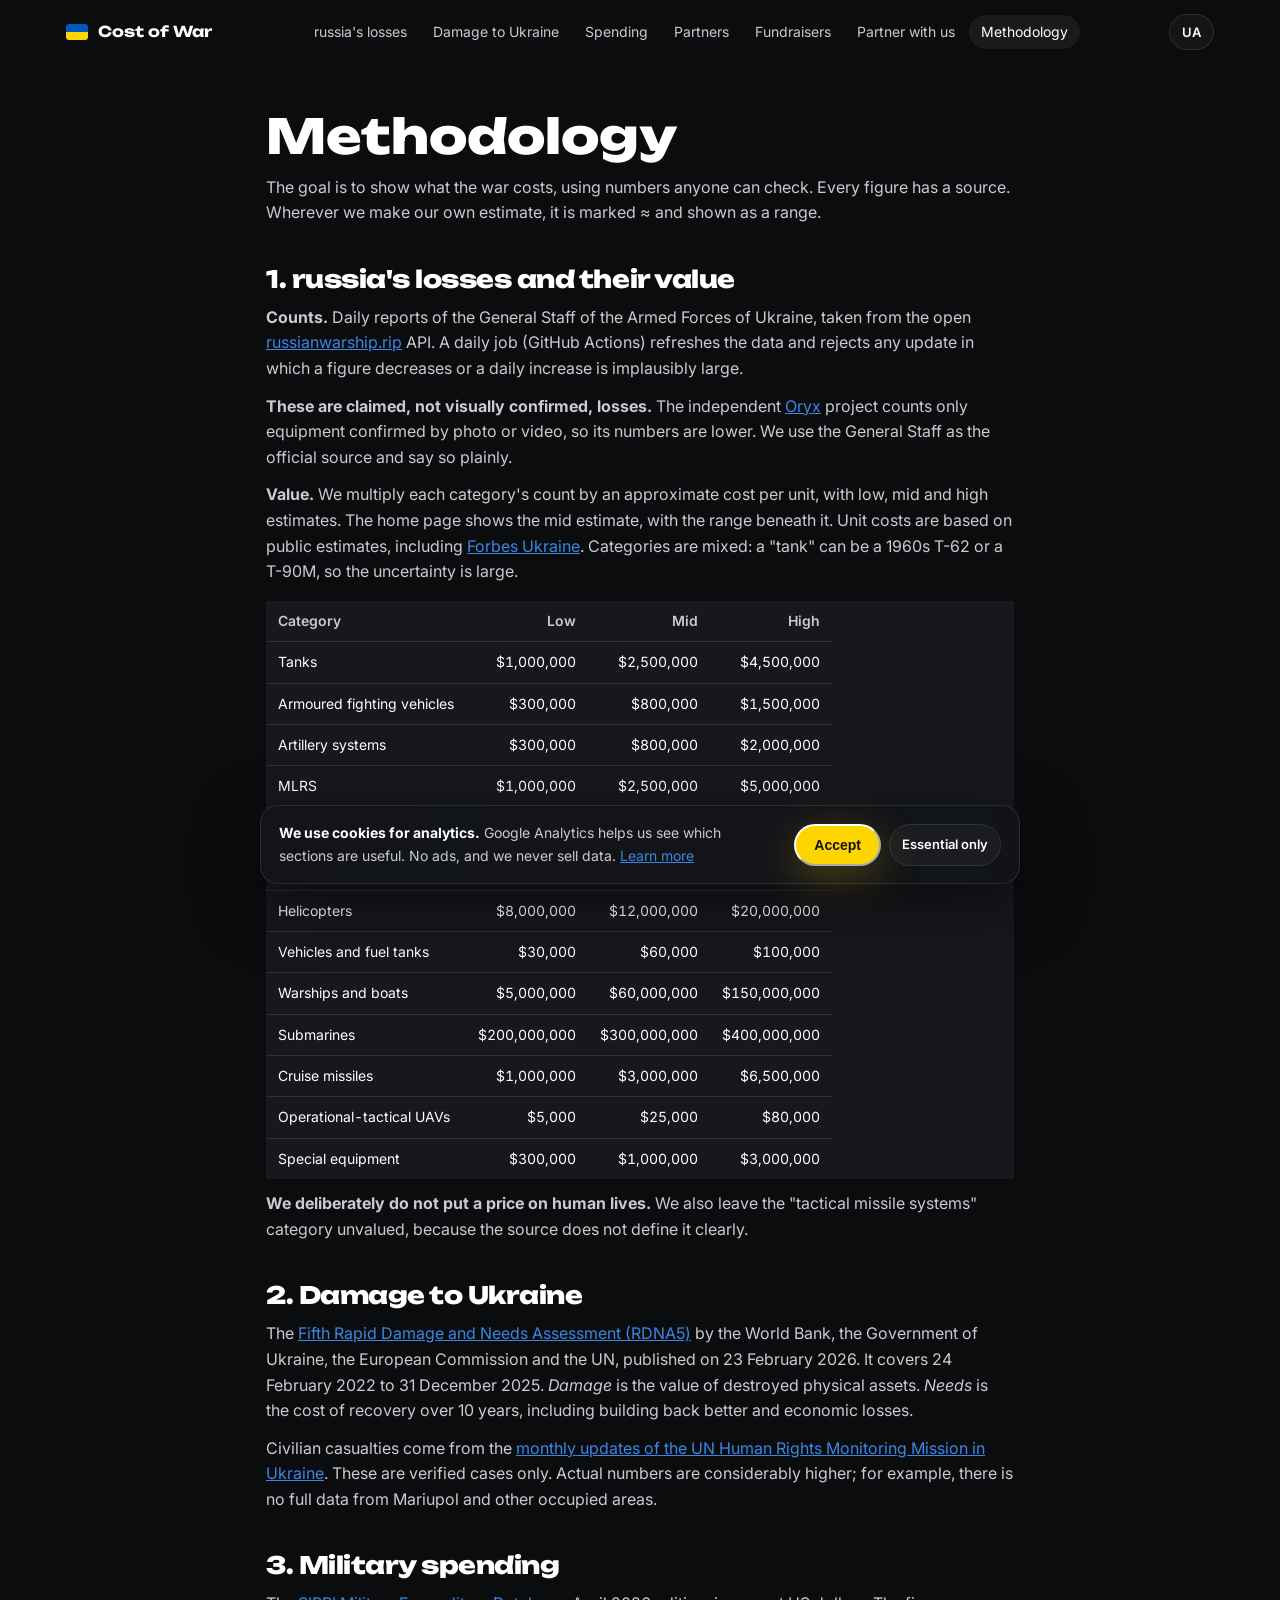
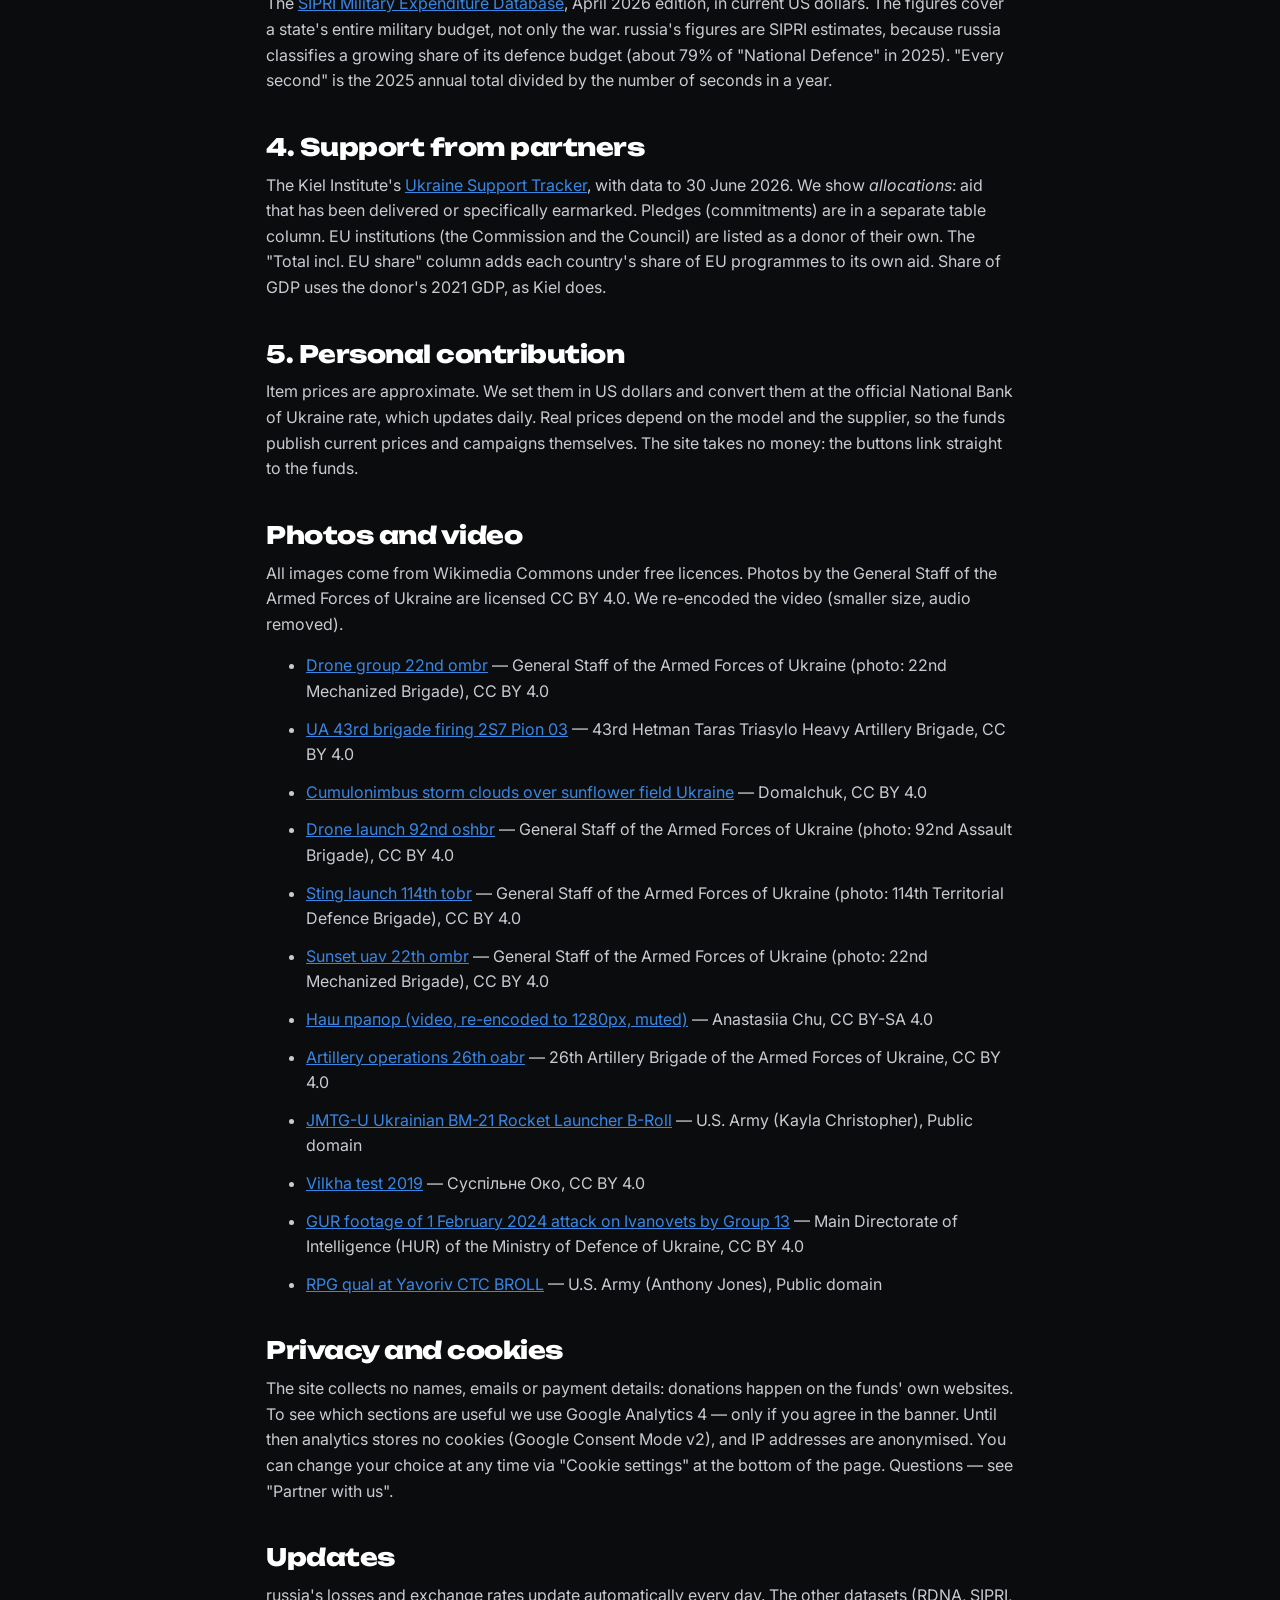
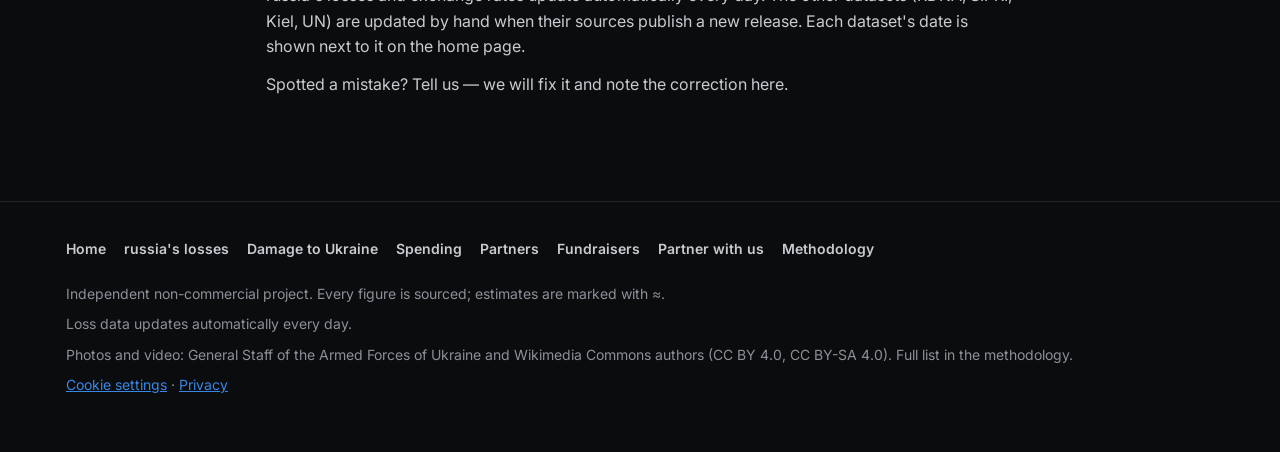
==== commit 4f55e646: "Add Google Analytics 4 with Consent Mode v2 and event tracking - gtag G-9LBY5LGE8E; analytics storag" ====
--- a/methodology.html
+++ b/methodology.html
@@ -11,6 +11,17 @@
   <link rel="preconnect" href="https://fonts.gstatic.com" crossorigin>
   <link href="https://fonts.googleapis.com/css2?family=Inter:wght@400;600;700;800&family=Unbounded:wght@600;700;800&display=swap" rel="stylesheet">
   <link rel="stylesheet" href="assets/style.css">
+  <!-- Google Analytics 4 with Consent Mode v2: nothing is stored until the visitor agrees. -->
+  <script>
+    window.dataLayer = window.dataLayer || [];
+    function gtag(){dataLayer.push(arguments);}
+    gtag("consent", "default", { ad_storage: "denied", ad_user_data: "denied", ad_personalization: "denied",
+      analytics_storage: "denied", functionality_storage: "granted", security_storage: "granted", wait_for_update: 500 });
+    try { if (localStorage.getItem("consent") === "granted") gtag("consent", "update", { analytics_storage: "granted" }); } catch (e) {}
+    gtag("js", new Date());
+    gtag("config", "G-9LBY5LGE8E", { anonymize_ip: true });
+  </script>
+  <script async src="https://www.googletagmanager.com/gtag/js?id=G-9LBY5LGE8E"></script>
   <script>document.documentElement.classList.add("js");</script>
   <style>[data-l]{display:none}html[lang="uk"] [data-l="uk"],html[lang="en"] [data-l="en"]{display:block}</style>
 </head>
@@ -48,6 +59,9 @@
     <p>Усі зображення взято з Wikimedia Commons під вільними ліцензіями. Фото Генерального штабу ЗСУ поширюються за ліцензією CC BY 4.0. Відео ми перекодували (зменшили розмір і прибрали звук).</p>
     <ul class="credits"></ul>
 
+    <h2 id="privacy">Конфіденційність і cookies</h2>
+    <p>Сайт не збирає імен, пошт чи платіжних даних: донати відбуваються на сайтах фондів. Щоб розуміти, які розділи корисні, ми використовуємо Google Analytics 4 — лише якщо ви погодились у банері. До згоди аналітика не зберігає cookies (Google Consent Mode v2), IP-адреси анонімізуються. Вибір можна змінити будь-коли за посиланням «Налаштування cookies» внизу сторінки. Питання — через розділ «Співпраця».</p>
+
     <h2>Оновлення</h2>
     <p>Втрати росії та курс валют оновлюються щодня автоматично. Решту наборів даних (RDNA, SIPRI, Kiel, ООН) ми оновлюємо вручну, коли джерело публікує новий випуск. Дата кожного набору вказана біля нього на головній сторінці.</p>
     <p>Знайшли помилку? Напишіть нам — ми виправимо і зазначимо це тут.</p>
@@ -84,6 +98,9 @@
     <p>All images come from Wikimedia Commons under free licences. Photos by the General Staff of the Armed Forces of Ukraine are licensed CC BY 4.0. We re-encoded the video (smaller size, audio removed).</p>
     <ul class="credits"></ul>
 
+    <h2 id="privacy-en">Privacy and cookies</h2>
+    <p>The site collects no names, emails or payment details: donations happen on the funds' own websites. To see which sections are useful we use Google Analytics 4 — only if you agree in the banner. Until then analytics stores no cookies (Google Consent Mode v2), and IP addresses are anonymised. You can change your choice at any time via "Cookie settings" at the bottom of the page. Questions — see "Partner with us".</p>
+
     <h2>Updates</h2>
     <p>russia's losses and exchange rates update automatically every day. The other datasets (RDNA, SIPRI, Kiel, UN) are updated by hand when their sources publish a new release. Each dataset's date is shown next to it on the home page.</p>
     <p>Spotted a mistake? Tell us — we will fix it and note the correction here.</p>
--- a/assets/style.css
+++ b/assets/style.css
@@ -258,6 +258,8 @@
 .wall-canvas { display: block; width: 100%; margin-top: 16px; }
 .wall-foot { display: flex; flex-wrap: wrap; justify-content: space-between; gap: 8px; margin-top: 12px; color: var(--text-3); font-size: 14px; }
 .wall-foot strong { color: var(--text); font-size: 18px; }
+.wall-canvas { cursor: pointer; }
+.wall-hint { color: var(--gold); font-weight: 600; }
 
 /* loss tiles */
 .losses { display: grid; grid-template-columns: repeat(auto-fill, minmax(min(160px, 45%), 1fr)); gap: 10px; margin-top: 20px; }
@@ -621,6 +623,54 @@
 .kt-line.out .kc { opacity: 0; transform: translateY(-80%); filter: blur(8px); transition-duration: .45s; transition-delay: calc(var(--c) * 12ms); }
 @media (max-width: 700px) { .kt-line { white-space: normal; } .kt-rot { height: 76px; } .kt-line { font-size: clamp(20px, 6vw, 30px); } }
 
+
+/* hero v4: the live counter is the centrepiece */
+.hero3 .kt-title { font-size: clamp(20px, 2.4vw, 32px); letter-spacing: .14em; line-height: 1.1; margin-top: 26px; color: var(--text); text-shadow: none; }
+.counter-label { margin-top: 18px; font-size: clamp(16px, 1.8vw, 21px); color: var(--text-2); max-width: 640px; }
+.hero-counter { font-family: var(--display); font-weight: 800; letter-spacing: -0.035em; line-height: 1.04; white-space: nowrap;
+  font-size: min(128px, 7.6vw); margin: 10px 0 12px; text-shadow: 0 8px 60px rgba(0,0,0,.55); }
+.hero-counter .cur { color: var(--gold); }
+.hero-counter .od-strip span { text-shadow: 0 0 40px rgba(255,213,0,.12); }
+.counter-meta { display: flex; flex-wrap: wrap; gap: 4px 18px; color: var(--text-2); font-size: 14px; }
+.counter-meta strong { color: #fff; }
+.hero3 .kt-rot { margin-top: 26px; height: clamp(36px, 4.4vw, 58px); }
+.hero3 .kt-line { font-size: clamp(20px, 3vw, 40px); }
+@media (max-width: 700px) {
+  .hero-counter { font-size: 8vw; }
+  .hero3 .kt-rot { height: 64px; } .hero3 .kt-line { font-size: clamp(18px, 5.4vw, 26px); }
+}
+
+
+/* section 05: three steps */
+.step { margin-top: 56px; }
+.step-head { display: grid; grid-template-columns: auto 1fr auto; gap: 18px; align-items: start; margin-bottom: 18px; }
+.step-head .chart-sub { color: var(--text-2); max-width: 640px; margin-top: 6px; }
+.step-n { font-family: var(--display); font-weight: 800; font-size: 15px; color: #111; background: var(--gold); border-radius: 12px; padding: 8px 11px; line-height: 1; margin-top: 2px; }
+@media (max-width: 620px) { .step-head { grid-template-columns: auto 1fr; } .step-head .fr-add { grid-column: 1 / -1; justify-self: start; } }
+.share-card { display: grid; grid-template-columns: minmax(0, 420px) minmax(0, 1fr); gap: 28px; align-items: start; background: rgba(14, 16, 20, .82); }
+@media (max-width: 860px) { .share-card { grid-template-columns: minmax(0, 1fr); } }
+.share-canvas { width: 100%; height: auto; aspect-ratio: 1080 / 1350; border-radius: 16px; border: 1px solid var(--line); display: block; box-shadow: 0 30px 80px rgba(0,0,0,.5); }
+.tier-badge { display: inline-block; font-family: var(--display); font-weight: 800; font-size: clamp(22px, 2.6vw, 34px); color: var(--tc, var(--gold)); letter-spacing: -0.01em; }
+.share-tier-d { color: var(--text-2); margin-top: 8px; max-width: 460px; }
+.tiers { list-style: none; padding: 0; margin: 20px 0 6px; display: grid; gap: 6px; max-width: 460px; }
+.tiers li { display: flex; justify-content: space-between; gap: 12px; padding: 10px 14px; border-radius: 12px; background: rgba(255,255,255,.04);
+  border-left: 3px solid rgba(255,255,255,.1); font-weight: 600; font-size: 14px; transition: background .3s, border-color .3s; }
+.tiers li.past { border-left-color: var(--tc); opacity: .7; }
+.tiers li.on { border-left-color: var(--tc); background: rgba(255,255,255,.09); }
+.tiers li.on span:first-child { color: var(--tc); }
+
+
+/* cookie consent */
+.consent { position: fixed; left: 16px; right: 16px; bottom: 16px; z-index: 60; max-width: 760px; margin: 0 auto; display: flex; flex-wrap: wrap; align-items: center;
+  gap: 12px 18px; padding: 16px 18px; border-radius: 18px; background: rgba(18, 20, 24, .96); border: 1px solid var(--line); backdrop-filter: blur(14px);
+  box-shadow: 0 20px 60px rgba(0,0,0,.5); font-size: 14px; color: var(--text-2); transform: translateY(140%); transition: transform .5s var(--ease); }
+.consent.on { transform: none; }
+.consent p { flex: 1 1 320px; }
+.consent b { color: var(--text); }
+.consent-btns { display: flex; gap: 8px; flex-wrap: wrap; }
+.consent .cta { padding: 10px 18px; font-size: 14px; }
+.consent .btn-ghost { height: 42px; }
+
 @media (prefers-reduced-motion: reduce) {
   html { scroll-behavior: auto; }
   .hero-bg, .live-dot, .scroll-cue i::after, .candle, .newsline-run { animation: none; }
